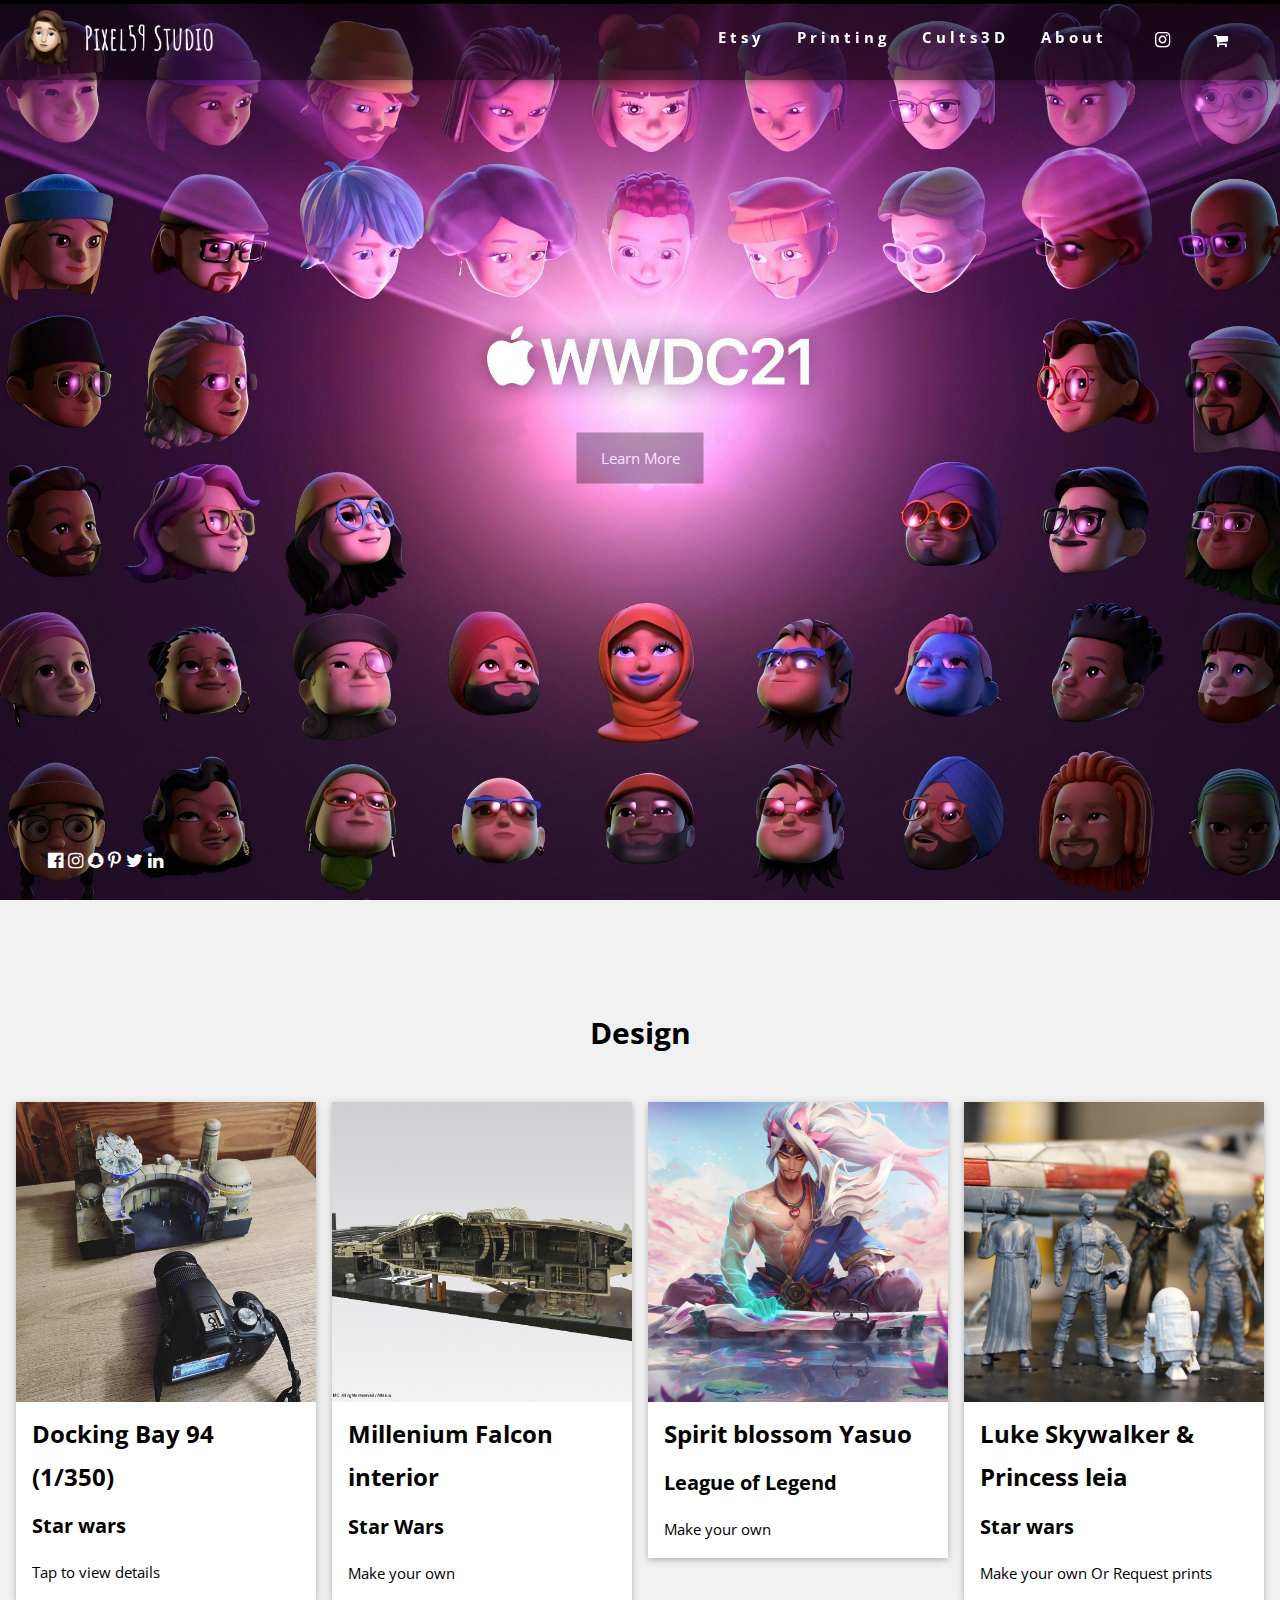
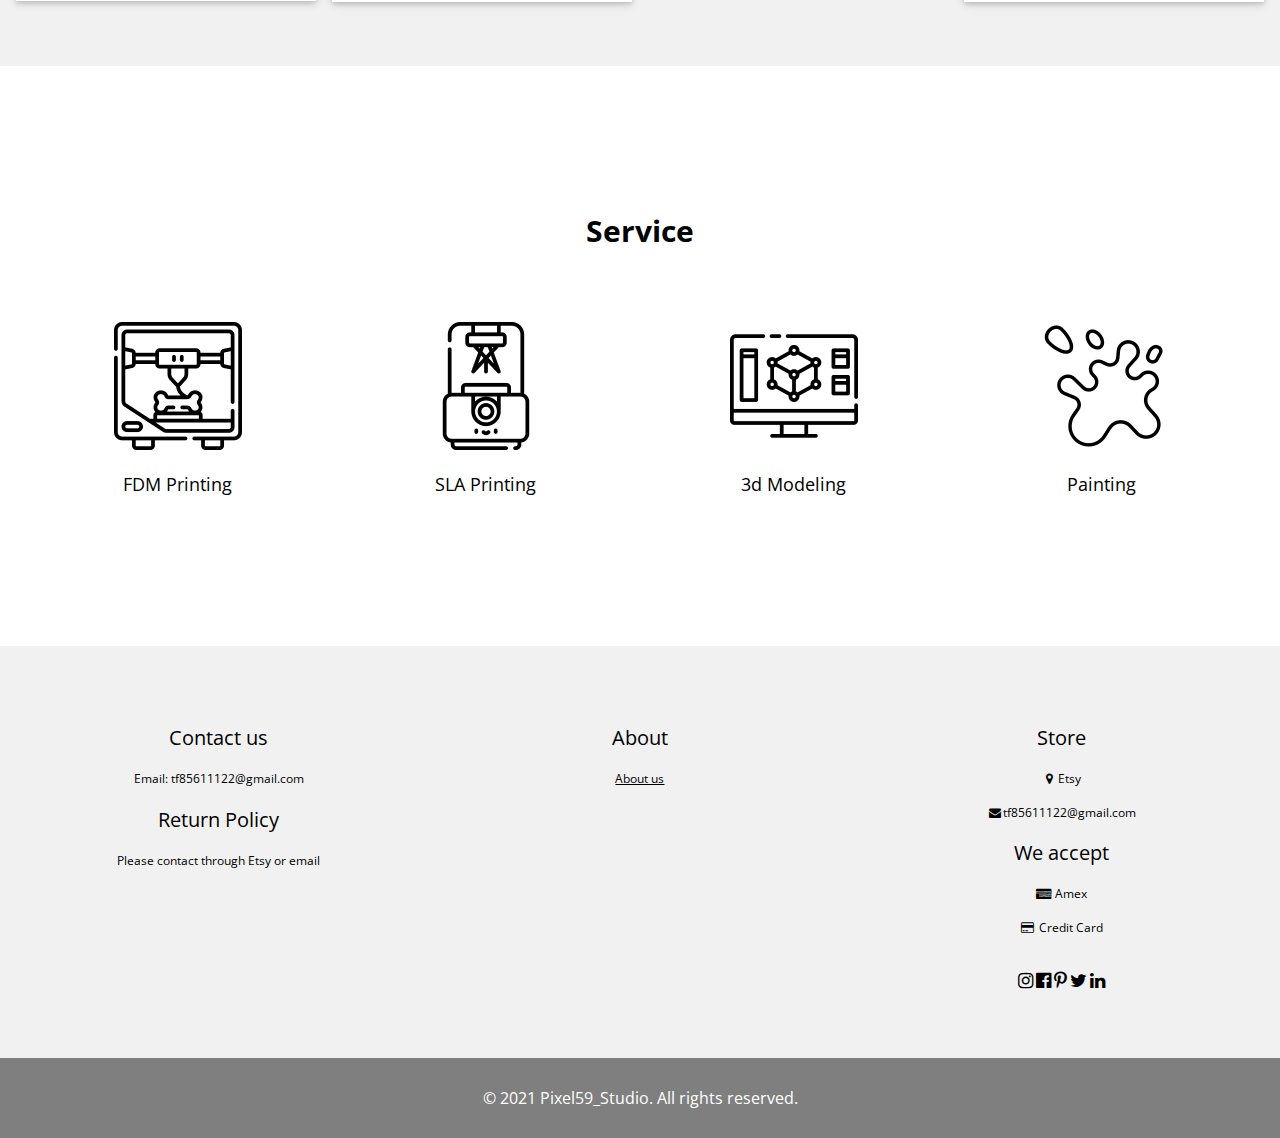
==== index.html @ 90280c55 "N/A" ====
<!DOCTYPE html>
<html>
<meta charset="UTF-8">
<meta name="viewport" content="width=device-width, initial-scale=1">
<link rel="stylesheet" href="Mainpage.css">
<link rel="stylesheet" href="https://cdnjs.cloudflare.com/ajax/libs/font-awesome/4.7.0/css/font-awesome.min.css">
<link href="https://fonts.googleapis.com/css2?family=Open+Sans&display=swap" rel="stylesheet">
<style>
  body, html {
  height: 100%;
  line-height: 1.8;
}

/* Full height image header */
.bgimg-1 {
  background-position: center;
  background-size: cover;
  background-image: url("images/poster/pg.jpg");
  min-height: 100%;
}
</style>
<head>
  <title>Pixel59_Studio</title>
  <link rel="shortcut icon" type="image/png" href="images/resin.png">
</head>
<body>

<!-- Navbar (sit on top) -->
<div class="w3-top">
  <div class="w3-bar w3-black w3-wide w3-padding w3-card w3-left">
    <img  href="#home"class="w3-image" src="images/LogoME2.PNG"  width="60" height="60" onclick="">
    <img  href="#home"class="w3-image" src="images/Logo2.png"  width="130" height="100" onclick="">
    <!--<a href="index.html" class="w3-button w3-hide-small"style="font-family:vestibulum font-size:medium"><b>Pixel59_Studio</b></a>-->
    <!-- Float links to the right. Hide them on small screens -->
    <p class="w3-right">
      <a href="https://www.instagram.com/pixel59studio/" target="_blank" class="fa fa-instagram w3-button w3-large"></a>
      <a href="https://www.etsy.com/shop/Pixel59Studio?listing_id=834943410&ref=related#items" target="_blank"  class="fa fa-shopping-cart w3-margin-right w3-button"></a>
    </p>
    <div class="w3-right w3-hide-medium w3-padding w3-hide-small">
      <!--<a href="#projects" class="w3-bar-item w3-button"><b>Projects</b></a> -->
      <a href="https://www.etsy.com/shop/Pixel59Studio?listing_id=834943410&ref=related#items" target="_blank" class="w3-bar-item w3-button"><b>Etsy</b></a>
      <a href="service.html" class="w3-bar-item w3-button"><b>Printing</b></a>
      <a href="https://cults3d.com/en/users/LinksFan/creations" target="_blank" class="w3-bar-item w3-button"><b>Cults3D</b></a>
      <a href="" class="w3-bar-item w3-button "><b>About</b></a>
    </div>
  </div>
</div>

<!-- Header with full-height image -->
<header class="bgimg-1 w3-display-container" id="home">
  <!--<div class="w3-display-left w3-text-white" style="padding:48px">
    <span class="w3-jumbo w3-hide-small">Pixel59Studio</span><br>
    <span class="w3-xxlarge w3-hide-large w3-hide-medium">Pixel59Studio</span><br>
    <span class="w3-large w3-hide-small">Learn more about us</span>
  </div> -->
  <div class="w3-display-middle w3-text-white" style="padding:48px">
    <p><a href="#about" class="w3-button w3-black w3-padding-large w3-margin-top w3-opacity w3-hover-opacity-off">Learn More</a></p>
  </div>
  <div class="w3-display-bottomleft w3-text-white w3-large" style="padding:24px 48px">
    <i class="fa fa-facebook-official w3-hover-opacity"></i>
    <i class="fa fa-instagram w3-hover-opacity"></i>
    <i class="fa fa-snapchat w3-hover-opacity"></i>
    <i class="fa fa-pinterest-p w3-hover-opacity"></i>
    <i class="fa fa-twitter w3-hover-opacity"></i>
    <i class="fa fa-linkedin w3-hover-opacity"></i>
  </div>
</header>

<!-- Page content -->
<div class="w3-row-padding w3-padding-64 w3-light-grey" id="work">
  <div class="w3-container w3-padding-32" id="projects">
    <h2 class=" w3-center"><b>Design</b></h2>
  </div>

  <div class="w3-quarter zoom">
  <div class="w3-card w3-white ">
    <a href="projects/tatooine/tatooine.html"><img src="images/projects/tatooine/1.jpg" style="width:100%" "></a>
    <div class="w3-container">
    <h3><b>Docking Bay 94 (1/350)</b></h3>
    <h4><b>Star wars</b></h4>
    <p>Tap to view details</p>
    </div>
    </div>
  </div>
  
  <div class="w3-quarter zoom">
  <div class="w3-card w3-white">
    <img src="images/projects/starwars/milleniumfalcon.jpg" alt="Lights" style="width:100%">
    <div class="w3-container">
    <h3><b>Millenium Falcon interior</b></h3>
    <h4><b>Star Wars</b></h4>
    <p>Make your own</p>
    </div>
    </div>
  </div>

  <div class="w3-quarter zoom">
    <div class="w3-card w3-white">
      <img src="images/projects/yauso/1.jpg" alt="Lights" style="width:100%">
      <div class="w3-container">
      <h3><b>Spirit blossom Yasuo</b></h3>
      <h4><b>League of Legend</b></h4>
      <p>Make your own</p>
      </div>
      </div>
    </div>
  
  <div class="w3-quarter zoom">
  <div class="w3-card w3-white">
    <img src="images/projects/starwars/1.jpg" alt="Mountains" style="width:100%">
    <div class="w3-container">
    <h3><b>Luke Skywalker & Princess leia</b></h3>
    <h4><b>Star wars</b></h4>
    <p>Make your own Or Request prints</p>
    </div>
    </div>
  </div>
  
  </div>

  <!-- About Section -->
  <div class="w3-container" style="padding:128px 16px" id="about">
    <h2 class="w3-center"><b>Service</b></h2>
    <div class="w3-row-padding w3-center" style="margin-top:64px">
      <div class="w3-quarter w3-container zoom">
        <img src="images/3D.png">
        <p class="w3-large">FDM Printing</p>
        <p></p>
      </div>
      <div class="w3-quarter w3-container zoom">
        <img src="images/resin.png">
        <p class="w3-large">SLA Printing</p>
        <p></p>
      </div>
      <div class="w3-quarter w3-container zoom">
        <img src="images/mod.png">
        <p class="w3-large">3d Modeling</p>
        <p></p>
      </div>
      <div class="w3-quarter w3-container zoom">
        <img src="images/paint.png">
        <p class="w3-large">Painting</p>
        <p></p>
      </div>
    </div>
  </div>
<!-- End page content -->
</div>

<!-- Footer -->
<footer class="w3-padding-64 w3-light-grey w3-small w3-center " id="footer">
    <div class="w3-row-padding ">
      <div class="w3-col s4" id="contact" >
        <h4>Contact us</h4>
        <p>Email: tf85611122@gmail.com</p>
        <h4>Return Policy</h4>
        <p>Please contact through Etsy or email</p>
      </div>

      <div class="w3-col s4">
        <h4>About</h4>
        <p><a href="aboutus.html">About us</a></p>
      </div>

      <div class="w3-col s4 ">
        <h4>Store</h4>
        <p><i class="fa fa-fw fa-map-marker"></i>Etsy</p>
        <p><i class="fa fa-fw fa-envelope"></i>tf85611122@gmail.com</p>
        <h4>We accept</h4>
        <p><i class="fa fa-fw fa-cc-amex"></i> Amex</p>
        <p><i class="fa fa-fw fa-credit-card"></i> Credit Card</p>
        <br>
        <i class="fa fa-instagram w3-hover-opacity w3-large"></i>
        <i class="fa fa-facebook-official w3-hover-opacity w3-large"></i>
        <!--<i class="fa fa-snapchat w3-hover-opacity w3-large"></i>-->
        <i class="fa fa-pinterest-p w3-hover-opacity w3-large"></i>
        <i class="fa fa-twitter w3-hover-opacity w3-large"></i>
        <i class="fa fa-linkedin w3-hover-opacity w3-large"></i>
      </div>
    </div>
  </footer>


<div class="w3-center w3-black w3-padding-16">
          <h6>
              © 2021 Pixel59_Studio. 
              All rights reserved. 
              </h6>      
</div>






<script>
    var slideIndex = 1;
    showSlides(slideIndex);
    
    function plusSlides(n) {
      showSlides(slideIndex += n);
    }
    
    function currentSlide(n) {
      showSlides(slideIndex = n);
    }
    
    function showSlides(n) {
      var i;
      var slides = document.getElementsByClassName("mySlides");
      var dots = document.getElementsByClassName("dot");
      if (n > slides.length) {slideIndex = 1}    
      if (n < 1) {slideIndex = slides.length}
      for (i = 0; i < slides.length; i++) {
          slides[i].style.display = "none";  
      }
      for (i = 0; i < dots.length; i++) {
          dots[i].className = dots[i].className.replace(" active", "");
      }
      slides[slideIndex-1].style.display = "block";  
      dots[slideIndex-1].className += " active";
    }
  /* Set the width of the side navigation to 250px and the left margin of the page content to 250px */
  function openNav() {
    document.getElementById("mySidenav").style.width = "250px";
    document.getElementById("main").style.marginLeft = "250px";
  }
  
  /* Set the width of the side navigation to 0 and the left margin of the page content to 0 */
  function closeNav() {
    document.getElementById("mySidenav").style.width = "0";
    document.getElementById("main").style.marginLeft = "0";
  }
  
  /*google Map*/
  </script>

</body>
</html>
---- Mainpage.css ----
html{box-sizing:border-box}*,*:before,*:after{box-sizing:inherit}
/* Extract from normalize.css by Nicolas Gallagher and Jonathan Neal git.io/normalize */
html{-ms-text-size-adjust:100%;-webkit-text-size-adjust:100%}body{margin:0}
article,aside,details,figcaption,figure,footer,header,main,menu,nav,section{display:block}summary{display:list-item}
audio,canvas,progress,video{display:inline-block}progress{vertical-align:baseline}
audio:not([controls]){display:none;height:0}[hidden],template{display:none}
a{background-color:transparent}a:active,a:hover{outline-width:0}
abbr[title]{border-bottom:none;text-decoration:underline;text-decoration:underline dotted;}
b,strong{font-weight:bolder}dfn{font-style:italic}mark{background:#ff0;color:#000}
small{font-size:80%}sub,sup{font-size:75%;line-height:0;position:relative;vertical-align:baseline}
sub{bottom:-0.25em}sup{top:-0.5em}figure{margin:1em 40px}img{border-style:none}
code,kbd,pre,samp{font-family:monospace,monospace;font-size:1em}hr{box-sizing:content-box;height:0;overflow:visible}
button,input,select,textarea,optgroup{font:inherit;margin:0}optgroup{font-weight:bold}
button,input{overflow:visible}button,select{text-transform:none}
button,[type=button],[type=reset],[type=submit]{-webkit-appearance:button}
button::-moz-focus-inner,[type=button]::-moz-focus-inner,[type=reset]::-moz-focus-inner,[type=submit]::-moz-focus-inner{border-style:none;padding:0}
button:-moz-focusring,[type=button]:-moz-focusring,[type=reset]:-moz-focusring,[type=submit]:-moz-focusring{outline:1px dotted ButtonText}
fieldset{border:1px solid #c0c0c0;margin:0 2px;padding:.35em .625em .75em}
legend{color:inherit;display:table;max-width:100%;padding:0;white-space:normal}textarea{overflow:auto}
[type=checkbox],[type=radio]{padding:0}
[type=number]::-webkit-inner-spin-button,[type=number]::-webkit-outer-spin-button{height:auto}
[type=search]{-webkit-appearance:textfield;outline-offset:-2px}
[type=search]::-webkit-search-decoration{-webkit-appearance:none}
::-webkit-file-upload-button{-webkit-appearance:button;font:inherit}
/* End extract */
html,body{font-family:Verdana,sans-serif;font-size:15px;line-height:1.5}html{overflow-x:hidden}
h1{font-size:36px}h2{font-size:30px}h3{font-size:24px}h4{font-size:20px}h5{font-size:18px}h6{font-size:16px}.w3-serif{font-family:serif}
h1,h2,h3,h4,h5,h6{font-family:"Segoe UI",Arial,sans-serif;font-weight:400;margin:10px 0}.w3-wide{letter-spacing:4px}
hr{border:0;border-top:1px solid #eee;margin:20px 0}
.w3-image{max-width:100%;height:auto}img{vertical-align:middle}a{color:inherit}
.w3-table,.w3-table-all{border-collapse:collapse;border-spacing:0;width:100%;display:table}.w3-table-all{border:1px solid #ccc}
.w3-bordered tr,.w3-table-all tr{border-bottom:1px solid #ddd}.w3-striped tbody tr:nth-child(even){background-color:#f1f1f1}
.w3-table-all tr:nth-child(odd){background-color:#fff}.w3-table-all tr:nth-child(even){background-color:#f1f1f1}
.w3-hoverable tbody tr:hover,.w3-ul.w3-hoverable li:hover{background-color:#ccc}.w3-centered tr th,.w3-centered tr td{text-align:center}
.w3-table td,.w3-table th,.w3-table-all td,.w3-table-all th{padding:8px 8px;display:table-cell;text-align:left;vertical-align:top}
.w3-table th:first-child,.w3-table td:first-child,.w3-table-all th:first-child,.w3-table-all td:first-child{padding-left:16px}
.w3-btn,.w3-button{border:none;display:inline-block;padding:8px 16px;vertical-align:middle;overflow:hidden;text-decoration:none;color:inherit;background-color:inherit;text-align:center;cursor:pointer;white-space:nowrap}
.w3-btn:hover{box-shadow:0 8px 16px 0 rgba(0,0,0,0.2),0 6px 20px 0 rgba(0,0,0,0.19)}
.w3-btn,.w3-button{-webkit-touch-callout:none;-webkit-user-select:none;-khtml-user-select:none;-moz-user-select:none;-ms-user-select:none;user-select:none}   
.w3-disabled,.w3-btn:disabled,.w3-button:disabled{cursor:not-allowed;opacity:0.3}.w3-disabled *,:disabled *{pointer-events:none}
.w3-btn.w3-disabled:hover,.w3-btn:disabled:hover{box-shadow:none}
.w3-badge,.w3-tag{background-color:#000;color:#fff;display:inline-block;padding-left:8px;padding-right:8px;text-align:center}.w3-badge{border-radius:50%}
.w3-ul{list-style-type:none;padding:0;margin:0}.w3-ul li{padding:8px 16px;border-bottom:1px solid #ddd}.w3-ul li:last-child{border-bottom:none}
.w3-tooltip,.w3-display-container{position:relative}.w3-tooltip .w3-text{display:none}.w3-tooltip:hover .w3-text{display:inline-block}
.w3-ripple:active{opacity:0.5}.w3-ripple{transition:opacity 0s}
.w3-input{padding:8px;display:block;border:none;border-bottom:1px solid #ccc;width:100%}
.w3-select{padding:9px 0;width:100%;border:none;border-bottom:1px solid #ccc}
.w3-dropdown-click,.w3-dropdown-hover{position:relative;display:inline-block;cursor:pointer}
.w3-dropdown-hover:hover .w3-dropdown-content{display:block}
.w3-dropdown-hover:first-child,.w3-dropdown-click:hover{background-color:#ccc;color:#000}
.w3-dropdown-hover:hover > .w3-button:first-child,.w3-dropdown-click:hover > .w3-button:first-child{background-color:#ccc;color:#000}
.w3-dropdown-content{cursor:auto;color:#000;background-color:#fff;display:none;position:absolute;min-width:160px;margin:0;padding:0;z-index:1}
.w3-check,.w3-radio{width:24px;height:24px;position:relative;top:6px}
.w3-sidebar{height:100%;width:200px;background-color:#fff;position:fixed!important;z-index:1;overflow:auto}
.w3-bar-block .w3-dropdown-hover,.w3-bar-block .w3-dropdown-click{width:100%}
.w3-bar-block .w3-dropdown-hover .w3-dropdown-content,.w3-bar-block .w3-dropdown-click .w3-dropdown-content{min-width:100%}
.w3-bar-block .w3-dropdown-hover .w3-button,.w3-bar-block .w3-dropdown-click .w3-button{width:100%;text-align:left;padding:8px 16px}
.w3-main,#main{transition:margin-left .4s}
.w3-modal{z-index:3;display:none;padding-top:100px;position:fixed;left:0;top:0;width:100%;height:100%;overflow:auto;background-color:rgb(0,0,0);background-color:rgba(0,0,0,0.4)}
.w3-modal-content{margin:auto;background-color:#fff;position:relative;padding:0;outline:0;width:600px}
.w3-bar{width:100%;overflow:hidden}.w3-center .w3-bar{display:inline-block;width:auto;}
.w3-bar .w3-bar-item{padding:8px 16px;float:left;width:auto;border:none;display:block;outline:0}
.w3-bar .w3-dropdown-hover,.w3-bar .w3-dropdown-click{position:static;float:left}
.w3-bar .w3-button{white-space:normal}
.w3-bar-block .w3-bar-item{width:100%;display:block;padding:8px 16px;text-align:left;border:none;white-space:normal;float:none;outline:0}
.w3-bar-block.w3-center .w3-bar-item{text-align:center}.w3-block{display:block;width:100%}
.w3-responsive{display:block;overflow-x:auto}
.w3-container:after,.w3-container:before,.w3-panel:after,.w3-panel:before,.w3-row:after,.w3-row:before,.w3-row-padding:after,.w3-row-padding:before,
.w3-cell-row:before,.w3-cell-row:after,.w3-clear:after,.w3-clear:before,.w3-bar:before,.w3-bar:after{content:"";display:table;clear:both}
.w3-col,.w3-half,.w3-third,.w3-twothird,.w3-threequarter,.w3-quarter{float:left;width:100%}
.w3-col.s1{width:8.33333%}.w3-col.s2{width:16.66666%}.w3-col.s3{width:24.99999%}.w3-col.s4{width:33.33333%}
.w3-col.s5{width:41.66666%}.w3-col.s6{width:49.99999%}.w3-col.s7{width:58.33333%}.w3-col.s8{width:66.66666%}
.w3-col.s9{width:74.99999%}.w3-col.s10{width:83.33333%}.w3-col.s11{width:91.66666%}.w3-col.s12{width:99.99999%}
@media (min-width:601px){.w3-col.m1{width:8.33333%}.w3-col.m2{width:16.66666%}.w3-col.m3,.w3-quarter{width:24.99999%}.w3-col.m4,.w3-third{width:33.33333%}
.w3-col.m5{width:41.66666%}.w3-col.m6,.w3-half{width:49.99999%}.w3-col.m7{width:58.33333%}.w3-col.m8,.w3-twothird{width:66.66666%}
.w3-col.m9,.w3-threequarter{width:74.99999%}.w3-col.m10{width:83.33333%}.w3-col.m11{width:91.66666%}.w3-col.m12{width:99.99999%}}
@media (min-width:993px){.w3-col.l1{width:8.33333%}.w3-col.l2{width:16.66666%}.w3-col.l3{width:24.99999%}.w3-col.l4{width:33.33333%}
.w3-col.l5{width:41.66666%}.w3-col.l6{width:49.99999%}.w3-col.l7{width:58.33333%}.w3-col.l8{width:66.66666%}
.w3-col.l9{width:74.99999%}.w3-col.l10{width:83.33333%}.w3-col.l11{width:91.66666%}.w3-col.l12{width:99.99999%}}
.w3-rest{overflow:hidden}.w3-stretch{margin-left:-16px;margin-right:-16px}
.w3-content,.w3-auto{margin-left:auto;margin-right:auto}.w3-content{max-width:980px}.w3-auto{max-width:1140px}
.w3-cell-row{display:table;width:100%}.w3-cell{display:table-cell}
.w3-cell-top{vertical-align:top}.w3-cell-middle{vertical-align:middle}.w3-cell-bottom{vertical-align:bottom}
.w3-hide{display:none!important}.w3-show-block,.w3-show{display:block!important}.w3-show-inline-block{display:inline-block!important}
@media (max-width:1205px){.w3-auto{max-width:95%}}
@media (max-width:600px){.w3-modal-content{margin:0 10px;width:auto!important}.w3-modal{padding-top:30px}
.w3-dropdown-hover.w3-mobile .w3-dropdown-content,.w3-dropdown-click.w3-mobile .w3-dropdown-content{position:relative}	
.w3-hide-small{display:none!important}.w3-mobile{display:block;width:100%!important}.w3-bar-item.w3-mobile,.w3-dropdown-hover.w3-mobile,.w3-dropdown-click.w3-mobile{text-align:center}
.w3-dropdown-hover.w3-mobile,.w3-dropdown-hover.w3-mobile .w3-btn,.w3-dropdown-hover.w3-mobile .w3-button,.w3-dropdown-click.w3-mobile,.w3-dropdown-click.w3-mobile .w3-btn,.w3-dropdown-click.w3-mobile .w3-button{width:100%}}
@media (max-width:768px){.w3-modal-content{width:500px}.w3-modal{padding-top:50px}}
@media (min-width:993px){.w3-modal-content{width:900px}.w3-hide-large{display:none!important}.w3-sidebar.w3-collapse{display:block!important}}
@media (max-width:992px) and (min-width:601px){.w3-hide-medium{display:none!important}}
@media (max-width:992px){.w3-sidebar.w3-collapse{display:none}.w3-main{margin-left:0!important;margin-right:0!important}.w3-auto{max-width:100%}}
.w3-top,.w3-bottom{position:fixed;width:100%;z-index:1}.w3-top{top:0}.w3-bottom{bottom:0}
.w3-overlay{position:fixed;display:none;width:100%;height:100%;top:0;left:0;right:0;bottom:0;background-color:rgba(0,0,0,0.5);z-index:2}
.w3-display-topleft{position:absolute;left:0;top:0}.w3-display-topright{position:absolute;right:0;top:0}
.w3-display-bottomleft{position:absolute;left:0;bottom:0}.w3-display-bottomright{position:absolute;right:0;bottom:0}
.w3-display-middle{position:absolute;top:50%;left:50%;transform:translate(-50%,-50%);-ms-transform:translate(-50%,-50%)}
.w3-display-left{position:absolute;top:50%;left:0%;transform:translate(0%,-50%);-ms-transform:translate(-0%,-50%)}
.w3-display-right{position:absolute;top:50%;right:0%;transform:translate(0%,-50%);-ms-transform:translate(0%,-50%)}
.w3-display-topmiddle{position:absolute;left:50%;top:0;transform:translate(-50%,0%);-ms-transform:translate(-50%,0%)}
.w3-display-bottommiddle{position:absolute;left:50%;bottom:0;transform:translate(-50%,0%);-ms-transform:translate(-50%,0%)}
.w3-display-container:hover .w3-display-hover{display:block}.w3-display-container:hover span.w3-display-hover{display:inline-block}.w3-display-hover{display:none}
.w3-display-position{position:absolute}
.w3-circle{border-radius:50%}
.w3-round-small{border-radius:2px}.w3-round,.w3-round-medium{border-radius:4px}.w3-round-large{border-radius:8px}.w3-round-xlarge{border-radius:16px}.w3-round-xxlarge{border-radius:32px}
.w3-row-padding,.w3-row-padding>.w3-half,.w3-row-padding>.w3-third,.w3-row-padding>.w3-twothird,.w3-row-padding>.w3-threequarter,.w3-row-padding>.w3-quarter,.w3-row-padding>.w3-col{padding:0 8px}
.w3-container,.w3-panel{padding:0.01em 16px}.w3-panel{margin-top:16px;margin-bottom:16px}
.w3-code,.w3-codespan{font-family:Consolas,"courier new";font-size:16px}
.w3-code{width:auto;background-color:#fff;padding:8px 12px;border-left:4px solid #4CAF50;word-wrap:break-word}
.w3-codespan{color:crimson;background-color:#f1f1f1;padding-left:4px;padding-right:4px;font-size:110%}
.w3-card,.w3-card-2{box-shadow:0 2px 5px 0 rgba(0,0,0,0.16),0 2px 10px 0 rgba(0,0,0,0.12)}
.w3-card-4,.w3-hover-shadow:hover{box-shadow:0 4px 10px 0 rgba(0,0,0,0.2),0 4px 20px 0 rgba(0,0,0,0.19)}
.w3-spin{animation:w3-spin 2s infinite linear}@keyframes w3-spin{0%{transform:rotate(0deg)}100%{transform:rotate(359deg)}}
.w3-animate-fading{animation:fading 10s infinite}@keyframes fading{0%{opacity:0}50%{opacity:1}100%{opacity:0}}
.w3-animate-opacity{animation:opac 0.8s}@keyframes opac{from{opacity:0} to{opacity:1}}
.w3-animate-top{position:relative;animation:animatetop 0.4s}@keyframes animatetop{from{top:-300px;opacity:0} to{top:0;opacity:1}}
.w3-animate-left{position:relative;animation:animateleft 0.4s}@keyframes animateleft{from{left:-300px;opacity:0} to{left:0;opacity:1}}
.w3-animate-right{position:relative;animation:animateright 0.4s}@keyframes animateright{from{right:-300px;opacity:0} to{right:0;opacity:1}}
.w3-animate-bottom{position:relative;animation:animatebottom 0.4s}@keyframes animatebottom{from{bottom:-300px;opacity:0} to{bottom:0;opacity:1}}
.w3-animate-zoom {animation:animatezoom 0.6s}@keyframes animatezoom{from{transform:scale(0)} to{transform:scale(1)}}
.w3-animate-input{transition:width 0.4s ease-in-out}.w3-animate-input:focus{width:100%!important}
.w3-opacity,.w3-hover-opacity:hover{opacity:0.60}.w3-opacity-off,.w3-hover-opacity-off:hover{background-color:rgba(0,0,0,0.5)}
.w3-opacity-max{opacity:0.25}.w3-opacity-min{opacity:0.75}
.w3-greyscale-max,.w3-grayscale-max,.w3-hover-greyscale:hover,.w3-hover-grayscale:hover{filter:grayscale(100%)}
.w3-greyscale,.w3-grayscale{filter:grayscale(75%)}.w3-greyscale-min,.w3-grayscale-min{filter:grayscale(50%)}
.w3-sepia{filter:sepia(75%)}.w3-sepia-max,.w3-hover-sepia:hover{filter:sepia(100%)}.w3-sepia-min{filter:sepia(50%)}
.w3-tiny{font-size:10px!important}.w3-small{font-size:12px!important}.w3-medium{font-size:15px!important}.w3-large{font-size:18px!important}
.w3-xlarge{font-size:24px!important}.w3-xxlarge{font-size:36px!important}.w3-xxxlarge{font-size:48px!important}.w3-jumbo{font-size:64px!important}
.w3-left-align{text-align:left!important}.w3-right-align{text-align:right!important}.w3-justify{text-align:justify!important}.w3-center{text-align:center!important}
.w3-border-0{border:0!important}.w3-border{border:1px solid #ccc!important}
.w3-border-top{border-top:1px solid #ccc!important}.w3-border-bottom{border-bottom:1px solid #ccc!important}
.w3-border-left{border-left:1px solid #ccc!important}.w3-border-right{border-right:1px solid #ccc!important}
.w3-topbar{border-top:6px solid #ccc!important}.w3-bottombar{border-bottom:6px solid #ccc!important}
.w3-leftbar{border-left:6px solid #ccc!important}.w3-rightbar{border-right:6px solid #ccc!important}
.w3-section,.w3-code{margin-top:16px!important;margin-bottom:16px!important}
.w3-margin{margin:16px!important}.w3-margin-top{margin-top:16px!important}.w3-margin-bottom{margin-bottom:16px!important}
.w3-margin-left{margin-left:16px!important}.w3-margin-right{margin-right:16px!important}
.w3-padding-small{padding:4px 8px!important}.w3-padding{padding:8px 16px!important}.w3-padding-large{padding:12px 24px!important}
.w3-padding-16{padding-top:16px!important;padding-bottom:16px!important}.w3-padding-24{padding-top:24px!important;padding-bottom:24px!important}
.w3-padding-32{padding-top:32px!important;padding-bottom:32px!important}.w3-padding-48{padding-top:48px!important;padding-bottom:48px!important}
.w3-padding-64{padding-top:64px!important;padding-bottom:64px!important}
.w3-left{float:left!important}.w3-right{float:right!important}
.w3-button:hover{color:#000!important;background-color:#ccc!important}
.w3-transparent,.w3-hover-none:hover{background-color:transparent!important}
.w3-hover-none:hover{box-shadow:none!important}
/* Colors */
.w3-amber,.w3-hover-amber:hover{color:#000!important;background-color:#ffc107!important}
.w3-aqua,.w3-hover-aqua:hover{color:#000!important;background-color:#00ffff!important}
.w3-blue,.w3-hover-blue:hover{color:#fff!important;background-color:#2196F3!important}
.w3-light-blue,.w3-hover-light-blue:hover{color:#000!important;background-color:#87CEEB!important}
.w3-brown,.w3-hover-brown:hover{color:#fff!important;background-color:#795548!important}
.w3-cyan,.w3-hover-cyan:hover{color:#000!important;background-color:#00bcd4!important}
.w3-blue-grey,.w3-hover-blue-grey:hover,.w3-blue-gray,.w3-hover-blue-gray:hover{color:#fff!important;background-color:#607d8b!important}
.w3-green,.w3-hover-green:hover{color:#fff!important;background-color:#4CAF50!important}
.w3-light-green,.w3-hover-light-green:hover{color:#000!important;background-color:#8bc34a!important}
.w3-indigo,.w3-hover-indigo:hover{color:#fff!important;background-color:#3f51b5!important}
.w3-khaki,.w3-hover-khaki:hover{color:#000!important;background-color:#f0e68c!important}
.w3-lime,.w3-hover-lime:hover{color:#000!important;background-color:#cddc39!important}
.w3-orange,.w3-hover-orange:hover{color:#000!important;background-color:#ff9800!important}
.w3-deep-orange,.w3-hover-deep-orange:hover{color:#fff!important;background-color:#ff5722!important}
.w3-pink,.w3-hover-pink:hover{color:#fff!important;background-color:#e91e63!important}
.w3-purple,.w3-hover-purple:hover{color:#fff!important;background-color:#9c27b0!important}
.w3-deep-purple,.w3-hover-deep-purple:hover{color:#fff!important;background-color:#673ab7!important}
.w3-red,.w3-hover-red:hover{color:#fff!important;background-color:#f44336!important}
.w3-sand,.w3-hover-sand:hover{color:#000!important;background-color:#fdf5e6!important}
.w3-teal,.w3-hover-teal:hover{color:#fff!important;background-color:#009688!important}
.w3-yellow,.w3-hover-yellow:hover{color:#000!important;background-color:#ffeb3b!important}
.w3-white,.w3-hover-white:hover{color:#000!important;background-color:#fff!important}
.w3-black,.w3-hover-black:hover{color:#fff!important;background-color:rgba(0,0,0,.5)!important;}
.w3-grey,.w3-hover-grey:hover,.w3-gray,.w3-hover-gray:hover{color:#000!important;background-color:#9e9e9e!important}
.w3-light-grey,.w3-hover-light-grey:hover,.w3-light-gray,.w3-hover-light-gray:hover{color:#000!important;background-color:#f1f1f1!important}
.w3-dark-grey,.w3-hover-dark-grey:hover,.w3-dark-gray,.w3-hover-dark-gray:hover{color:#fff!important;background-color:#616161!important}
.w3-pale-red,.w3-hover-pale-red:hover{color:#000!important;background-color:#ffdddd!important}
.w3-pale-green,.w3-hover-pale-green:hover{color:#000!important;background-color:#ddffdd!important}
.w3-pale-yellow,.w3-hover-pale-yellow:hover{color:#000!important;background-color:#ffffcc!important}
.w3-pale-blue,.w3-hover-pale-blue:hover{color:#000!important;background-color:#ddffff!important}
.w3-text-amber,.w3-hover-text-amber:hover{color:#ffc107!important}
.w3-text-aqua,.w3-hover-text-aqua:hover{color:#00ffff!important}
.w3-text-blue,.w3-hover-text-blue:hover{color:#2196F3!important}
.w3-text-light-blue,.w3-hover-text-light-blue:hover{color:#87CEEB!important}
.w3-text-brown,.w3-hover-text-brown:hover{color:#795548!important}
.w3-text-cyan,.w3-hover-text-cyan:hover{color:#00bcd4!important}
.w3-text-blue-grey,.w3-hover-text-blue-grey:hover,.w3-text-blue-gray,.w3-hover-text-blue-gray:hover{color:#607d8b!important}
.w3-text-green,.w3-hover-text-green:hover{color:#4CAF50!important}
.w3-text-light-green,.w3-hover-text-light-green:hover{color:#8bc34a!important}
.w3-text-indigo,.w3-hover-text-indigo:hover{color:#3f51b5!important}
.w3-text-khaki,.w3-hover-text-khaki:hover{color:#b4aa50!important}
.w3-text-lime,.w3-hover-text-lime:hover{color:#cddc39!important}
.w3-text-orange,.w3-hover-text-orange:hover{color:#ff9800!important}
.w3-text-deep-orange,.w3-hover-text-deep-orange:hover{color:#ff5722!important}
.w3-text-pink,.w3-hover-text-pink:hover{color:#e91e63!important}
.w3-text-purple,.w3-hover-text-purple:hover{color:#9c27b0!important}
.w3-text-deep-purple,.w3-hover-text-deep-purple:hover{color:#673ab7!important}
.w3-text-red,.w3-hover-text-red:hover{color:#f44336!important}
.w3-text-sand,.w3-hover-text-sand:hover{color:#fdf5e6!important}
.w3-text-teal,.w3-hover-text-teal:hover{color:#009688!important}
.w3-text-yellow,.w3-hover-text-yellow:hover{color:#d2be0e!important}
.w3-text-white,.w3-hover-text-white:hover{color:#fff!important}
.w3-text-black,.w3-hover-text-black:hover{color:#000!important}
.w3-text-grey,.w3-hover-text-grey:hover,.w3-text-gray,.w3-hover-text-gray:hover{color:#757575!important}
.w3-text-light-grey,.w3-hover-text-light-grey:hover,.w3-text-light-gray,.w3-hover-text-light-gray:hover{color:#f1f1f1!important}
.w3-text-dark-grey,.w3-hover-text-dark-grey:hover,.w3-text-dark-gray,.w3-hover-text-dark-gray:hover{color:#3a3a3a!important}
.w3-border-amber,.w3-hover-border-amber:hover{border-color:#ffc107!important}
.w3-border-aqua,.w3-hover-border-aqua:hover{border-color:#00ffff!important}
.w3-border-blue,.w3-hover-border-blue:hover{border-color:#2196F3!important}
.w3-border-light-blue,.w3-hover-border-light-blue:hover{border-color:#87CEEB!important}
.w3-border-brown,.w3-hover-border-brown:hover{border-color:#795548!important}
.w3-border-cyan,.w3-hover-border-cyan:hover{border-color:#00bcd4!important}
.w3-border-blue-grey,.w3-hover-border-blue-grey:hover,.w3-border-blue-gray,.w3-hover-border-blue-gray:hover{border-color:#607d8b!important}
.w3-border-green,.w3-hover-border-green:hover{border-color:#4CAF50!important}
.w3-border-light-green,.w3-hover-border-light-green:hover{border-color:#8bc34a!important}
.w3-border-indigo,.w3-hover-border-indigo:hover{border-color:#3f51b5!important}
.w3-border-khaki,.w3-hover-border-khaki:hover{border-color:#f0e68c!important}
.w3-border-lime,.w3-hover-border-lime:hover{border-color:#cddc39!important}
.w3-border-orange,.w3-hover-border-orange:hover{border-color:#ff9800!important}
.w3-border-deep-orange,.w3-hover-border-deep-orange:hover{border-color:#ff5722!important}
.w3-border-pink,.w3-hover-border-pink:hover{border-color:#e91e63!important}
.w3-border-purple,.w3-hover-border-purple:hover{border-color:#9c27b0!important}
.w3-border-deep-purple,.w3-hover-border-deep-purple:hover{border-color:#673ab7!important}
.w3-border-red,.w3-hover-border-red:hover{border-color:#f44336!important}
.w3-border-sand,.w3-hover-border-sand:hover{border-color:#fdf5e6!important}
.w3-border-teal,.w3-hover-border-teal:hover{border-color:#009688!important}
.w3-border-yellow,.w3-hover-border-yellow:hover{border-color:#ffeb3b!important}
.w3-border-white,.w3-hover-border-white:hover{border-color:#fff!important}
.w3-border-black,.w3-hover-border-black:hover{border-color:#000!important}
.w3-border-grey,.w3-hover-border-grey:hover,.w3-border-gray,.w3-hover-border-gray:hover{border-color:#9e9e9e!important}
.w3-border-light-grey,.w3-hover-border-light-grey:hover,.w3-border-light-gray,.w3-hover-border-light-gray:hover{border-color:#f1f1f1!important}
.w3-border-dark-grey,.w3-hover-border-dark-grey:hover,.w3-border-dark-gray,.w3-hover-border-dark-gray:hover{border-color:#616161!important}
.w3-border-pale-red,.w3-hover-border-pale-red:hover{border-color:#ffe7e7!important}.w3-border-pale-green,.w3-hover-border-pale-green:hover{border-color:#e7ffe7!important}
.w3-border-pale-yellow,.w3-hover-border-pale-yellow:hover{border-color:#ffffcc!important}.w3-border-pale-blue,.w3-hover-border-pale-blue:hover{border-color:#e7ffff!important}
.w3-line{text-decoration:line-through}
.w3-button-left{border:none;display:inline-block;padding:8px 16px;vertical-align:middle;overflow:hidden;text-decoration:none;color:inherit;background-color:inherit;text-align:left;cursor:pointer;white-space:nowrap}
.w3-text-align{text-align:left}
.w3-blocktext{
  margin-left: auto;
  margin-right: auto;
  width: 500px }

* {box-sizing: border-box}
body {font-family: Verdana, sans-serif; margin:0}
.mySlides {display: none}
img {vertical-align: middle;}

/* Slideshow container */
.slideshow-container {
  max-width: 1500px;
  position: relative;
  margin: auto;
}

/* Next & previous buttons */
.prev, .next {
  cursor: pointer;
  position: absolute;
  top: 50%;
  width: auto;
  padding: 16px;
  margin-top: -22px;
  color: white;
  font-weight: bold;
  font-size: 18px;
  transition: 0.6s ease;
  border-radius: 0 3px 3px 0;
  user-select: none;
}

/* Position the "next button" to the right */
.next {
  right: 0;
  border-radius: 3px 0 0 3px;
}

/* On hover, add a black background color with a little bit see-through */
.prev:hover, .next:hover {
  background-color: rgba(0,0,0,0.8);
}

/* Caption text */
.text {
  color: #f2f2f2;
  font-size: 15px;
  padding: 8px 12px;
  position: absolute;
  bottom: 8px;
  width: 100%;
  text-align: center;
}

/* Number text (1/3 etc) */
.numbertext {
  color: #f2f2f2;
  font-size: 12px;
  padding: 8px 12px;
  position: absolute;
  top: 0;
}

/* The dots/bullets/indicators */
.dot {
  cursor: pointer;
  height: 15px;
  width: 15px;
  margin: 0 2px;
  background-color: #bbb;
  border-radius: 50%;
  display: inline-block;
  transition: background-color 0.6s ease;
}

.active, .dot:hover {
  background-color: #717171;
}

/* Fading animation */
.fade {
  -webkit-animation-name: fade;
  -webkit-animation-duration: 1.5s;
  animation-name: fade;
  animation-duration: 1.5s;
}

@-webkit-keyframes fade {
  from {opacity: .4} 
  to {opacity: 1}
}

@keyframes fade {
  from {opacity: .4} 
  to {opacity: 1}
}

/* On smaller screens, decrease text size */
@media only screen and (max-width: 300px) {
  .prev, .next,.text {font-size: 11px}
}

/*Drop down Menu*/
.navbar {
  overflow: hidden;
  background-color: white;
}

.navbar a {
  float: left;
  font-size: 16px;
  color: white;
  text-align: center;
  padding: 14px 16px;
  text-decoration: none;
}

.dropdown {
  float: right;
  overflow: hidden;
}

.dropdown .dropbtn {
  font-size: 16px;  
  border: none;
  outline: none;
  color: black;
  padding: 14px 16px;
  background-color: inherit;
  font-family: inherit;
  margin: -10px;
}

.navbar a:hover, .dropdown:hover .dropbtn {
  background-color:rgba(0,0,0,0.19);
}

.dropdown-content {
  display: none;
  position: absolute;
  background-color: #f9f9f9;
  min-width: 160px;
  box-shadow: 0px 8px 16px 0px rgba(0,0,0,0.2);
  z-index: 1;
  right:0;
}

.dropdown-content a {
  float: none;
  color: black;
  padding: 12px 16px;
  text-decoration: none;
  display: block;
  text-align: left;
}

.dropdown-content a:hover {
  background-color: #ddd;
}

.dropdown:hover .dropdown-content {
  display: block;
}

/*side Navbar*/

.sidenav {
  height: 100%;
  width: 0;
  position: fixed;
  z-index: 1;
  top: 0;
  left: 0;
  background-color:white;
  overflow-x: hidden;
  transition: 0.5s;
  padding-top: 60px;
}

.sidenav a {
  padding: 8px 8px 8px 32px;
  text-decoration: none;
  font-size: 25px;
  color: black;
  display: block;
  transition: 0.3s;
}

.sidenav a:hover {
  color: #f1f1f1;
}

.sidenav .closebtn {
  position: absolute;
  top: 0;
  right: 25px;
  font-size: 36px;
  margin-left: 50px;
}

.zoom {
  transition: transform .2s; /* Animation */
  margin: 0 auto;
}

.zoom:hover {
  transform: scale(1.1); /* (150% zoom - Note: if the zoom is too large, it will go outside of the viewport) */
}


body,h1,h2,h3,h4,h5,h6 {font-family: "Open Sans", sans-serif}
  
body, html {
  height: 100%;
  line-height: 1.8;
}

.navbar
{
  background-color: black ;
}
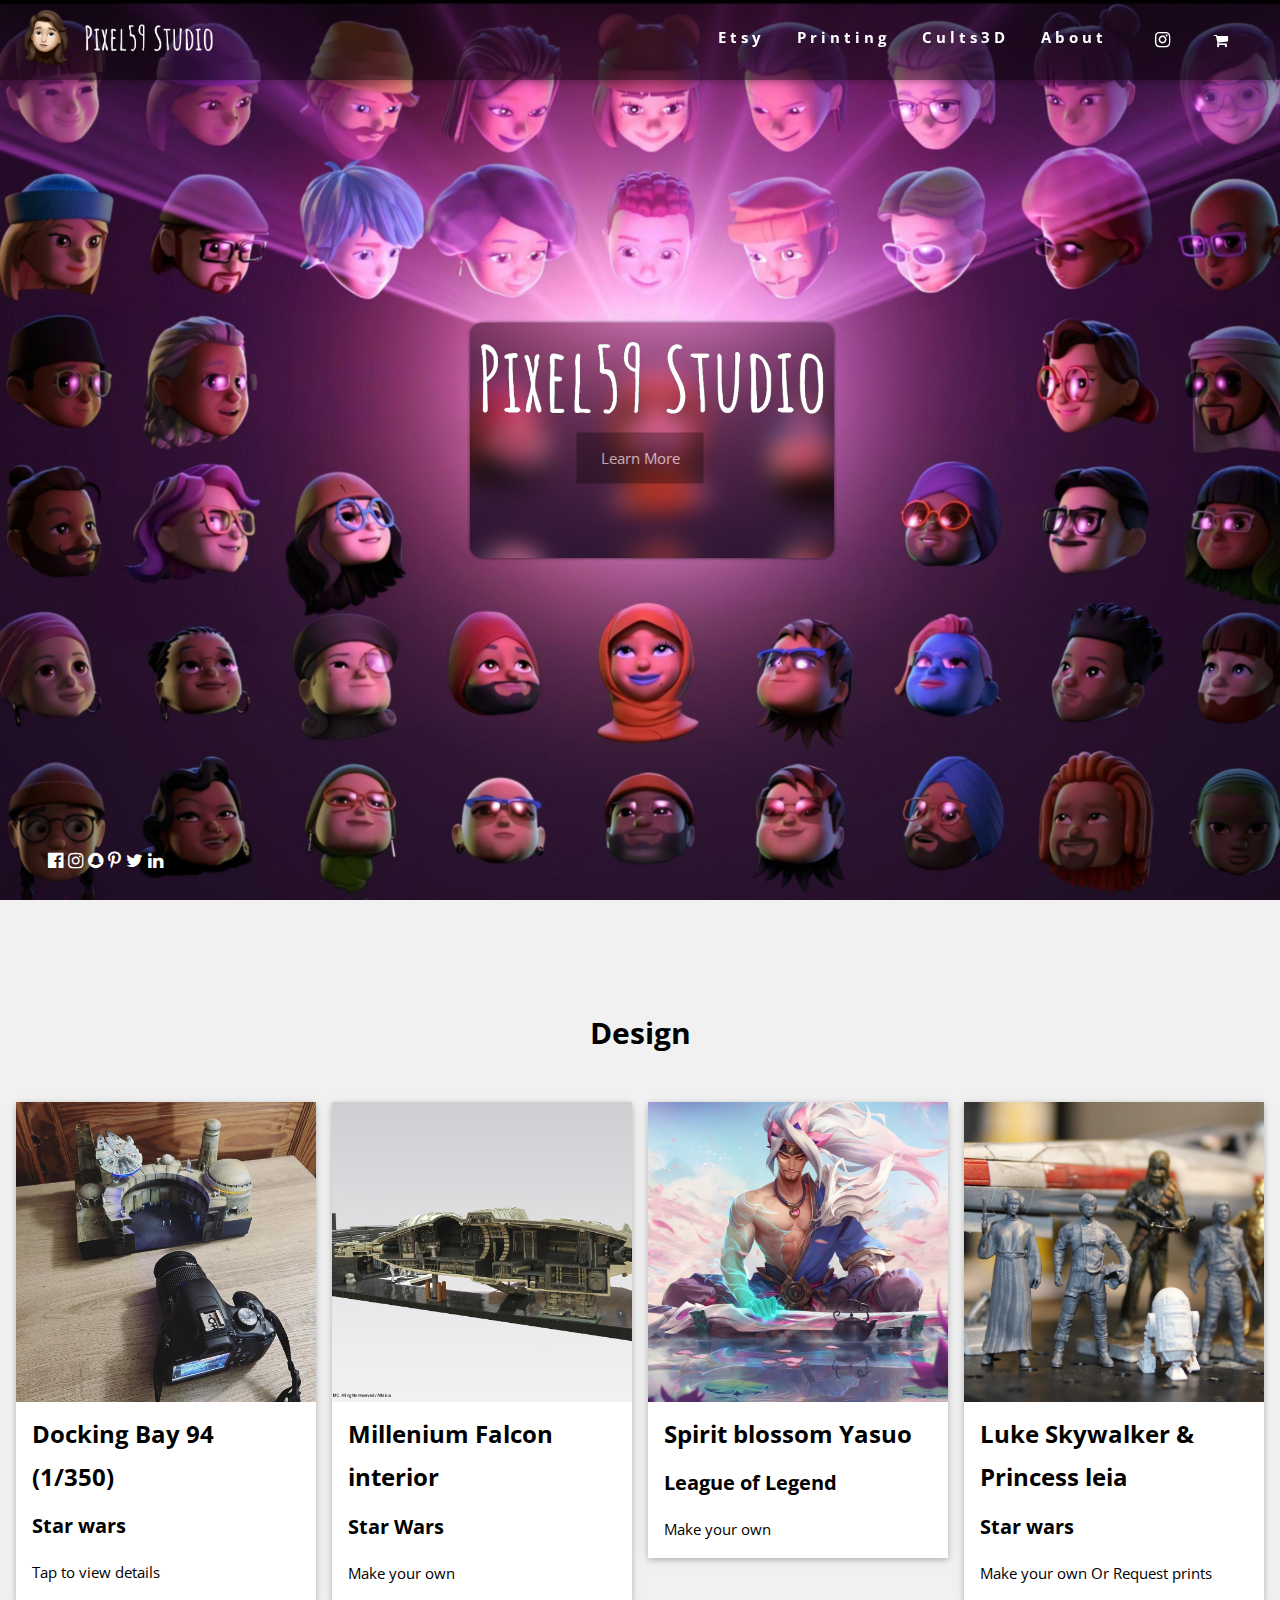
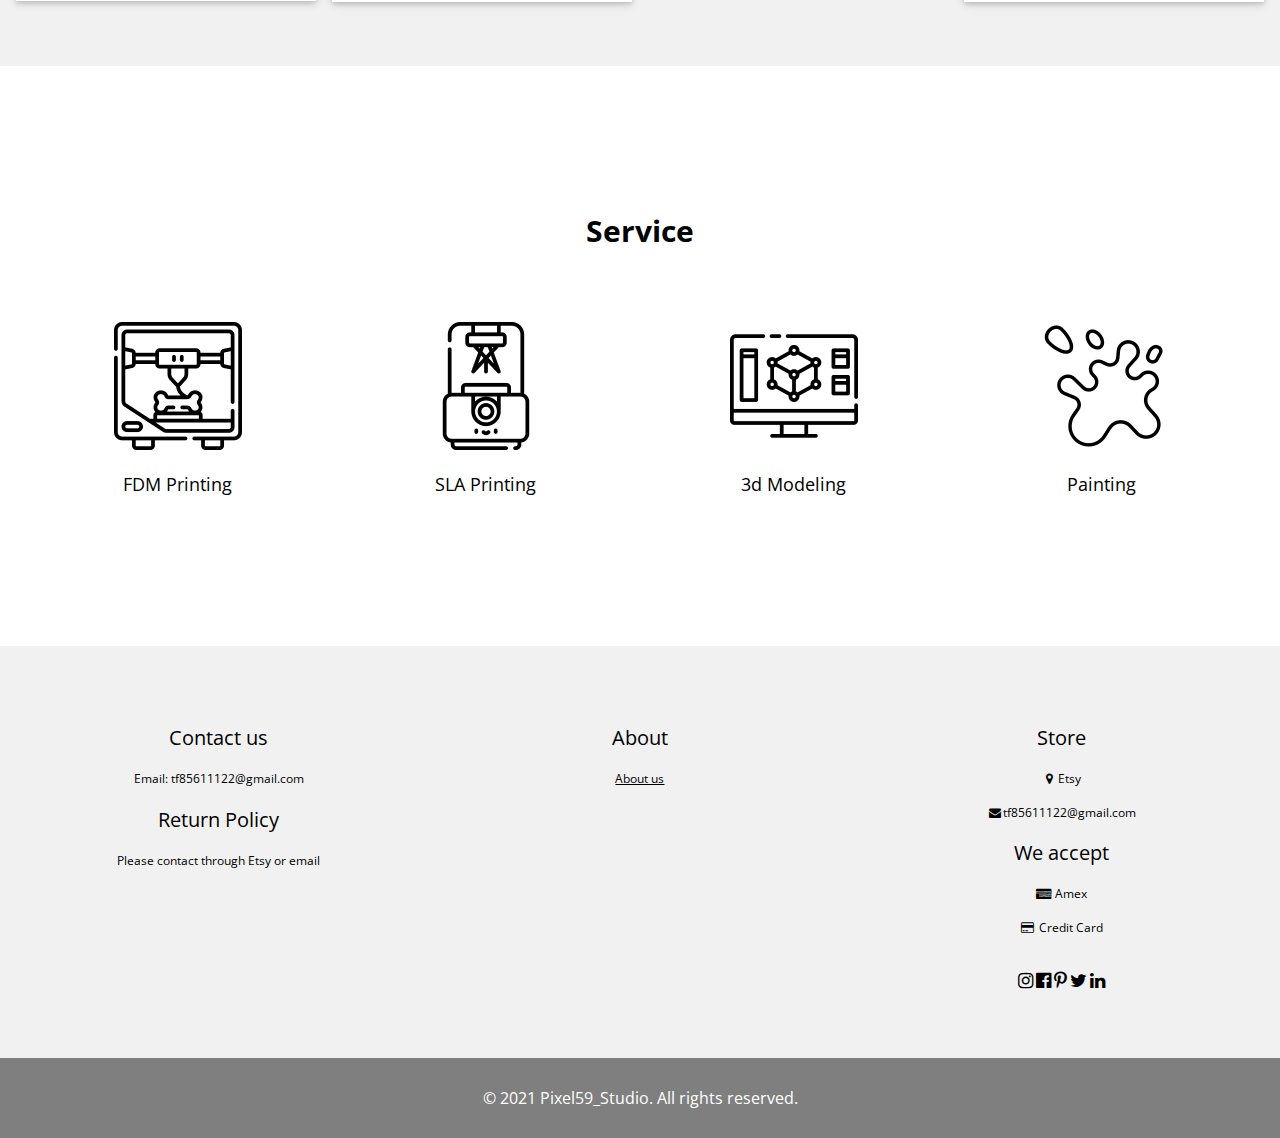
==== commit 7cae7266: "N/A" ====
--- a/index.html
+++ b/index.html
@@ -15,7 +15,7 @@
 .bgimg-1 {
   background-position: center;
   background-size: cover;
-  background-image: url("images/poster/pg.jpg");
+  background-image: url("images/poster/pg.png");
   min-height: 100%;
 }
 </style>
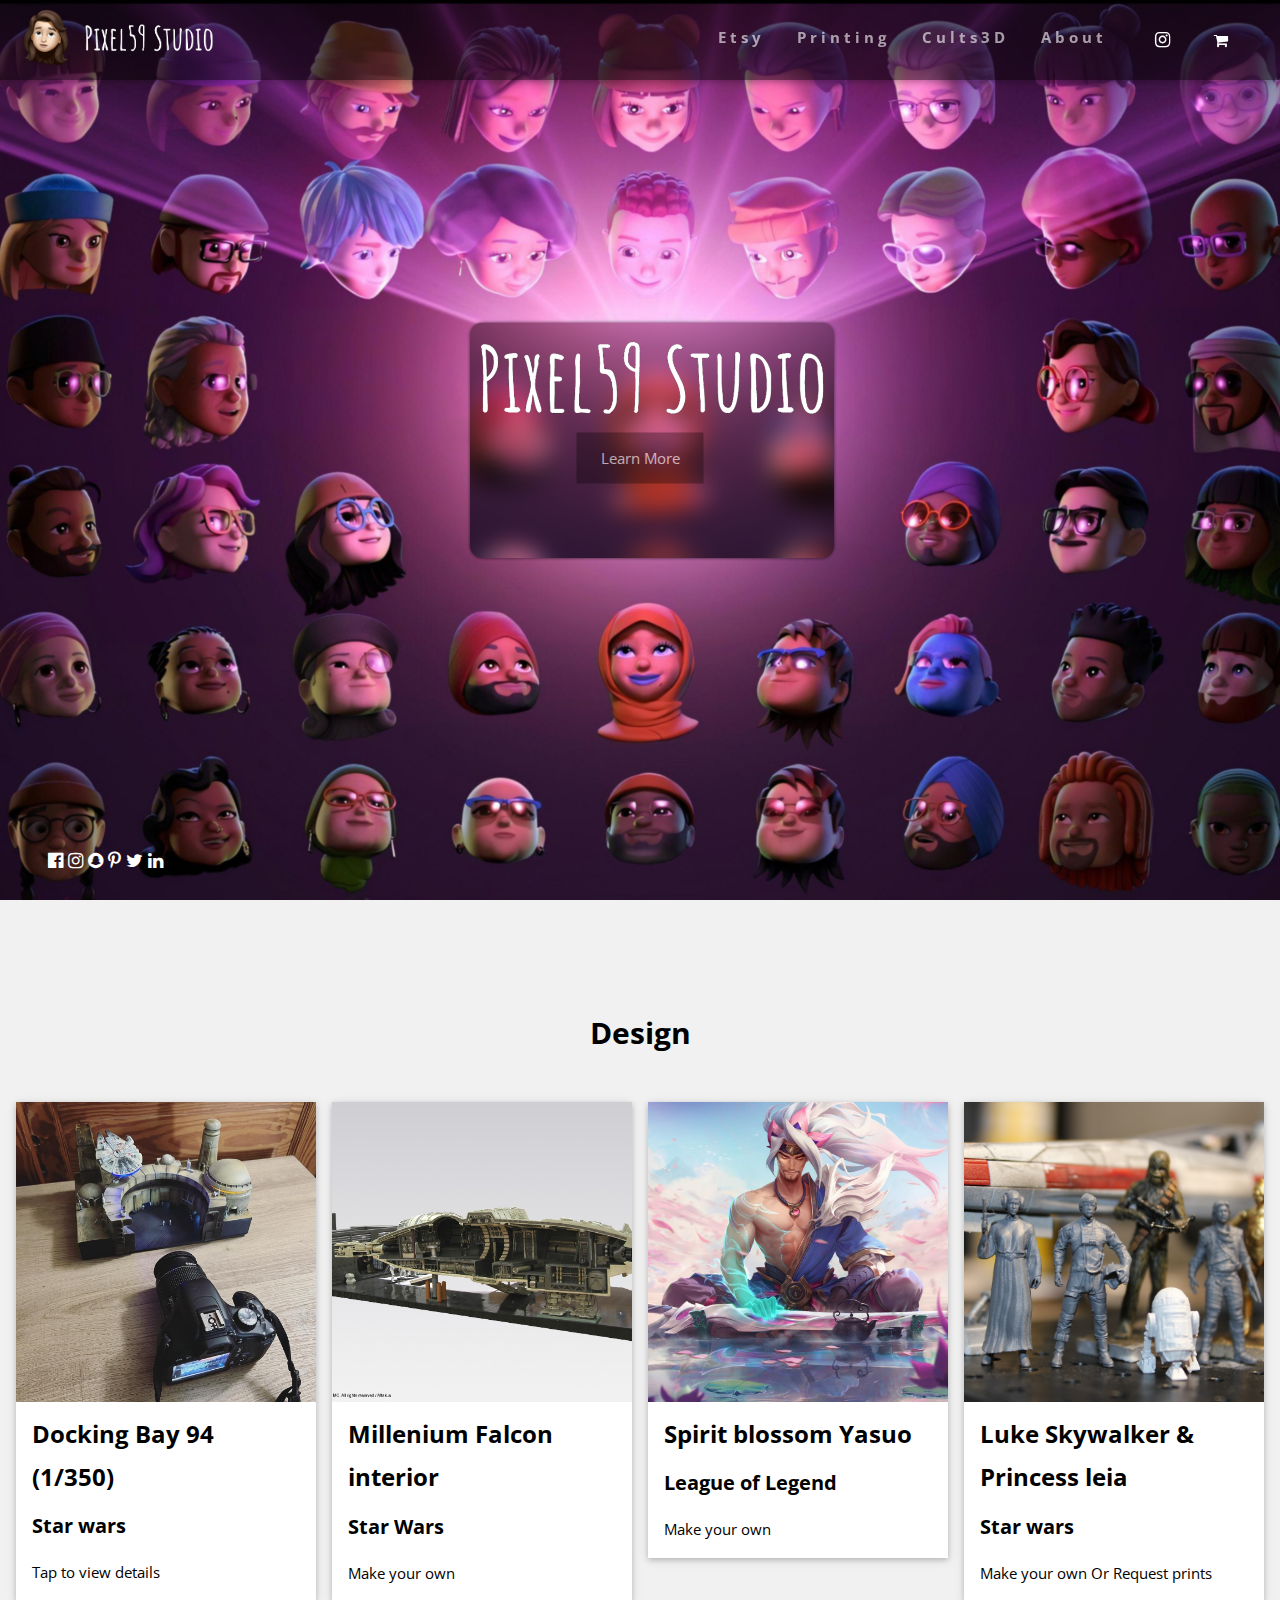
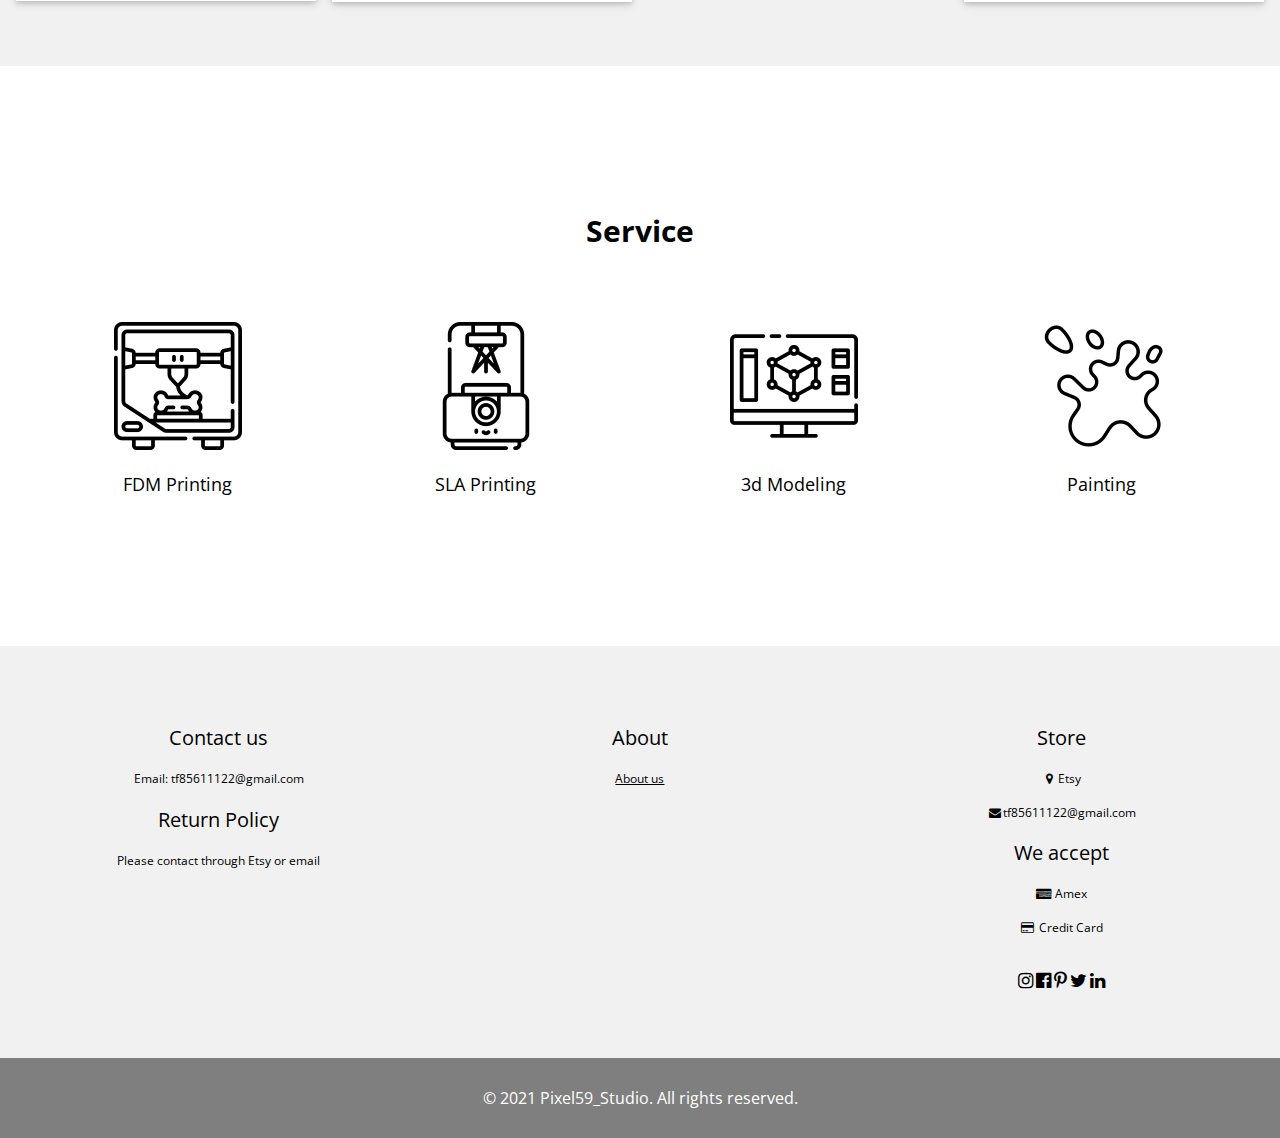
==== commit 7def38a9: "N/A" ====
--- a/index.html
+++ b/index.html
@@ -29,19 +29,19 @@
 <div class="w3-top">
   <div class="w3-bar w3-black w3-wide w3-padding w3-card w3-left">
     <img  href="#home"class="w3-image" src="images/LogoME2.PNG"  width="60" height="60" onclick="">
-    <img  href="#home"class="w3-image" src="images/Logo2.png"  width="130" height="100" onclick="">
+    <a href="../../index.html"><img class="w3-image" src="images/Logo2.png" width="130" height="100"></a>
     <!--<a href="index.html" class="w3-button w3-hide-small"style="font-family:vestibulum font-size:medium"><b>Pixel59_Studio</b></a>-->
     <!-- Float links to the right. Hide them on small screens -->
     <p class="w3-right">
-      <a href="https://www.instagram.com/pixel59studio/" target="_blank" class="fa fa-instagram w3-button w3-large"></a>
+      <a href="https://www.instagram.com/pixel59studio/" target="_blank" class="fa fa-instagram w3-button w3-large "></a>
       <a href="https://www.etsy.com/shop/Pixel59Studio?listing_id=834943410&ref=related#items" target="_blank"  class="fa fa-shopping-cart w3-margin-right w3-button"></a>
     </p>
     <div class="w3-right w3-hide-medium w3-padding w3-hide-small">
       <!--<a href="#projects" class="w3-bar-item w3-button"><b>Projects</b></a> -->
-      <a href="https://www.etsy.com/shop/Pixel59Studio?listing_id=834943410&ref=related#items" target="_blank" class="w3-bar-item w3-button"><b>Etsy</b></a>
-      <a href="service.html" class="w3-bar-item w3-button"><b>Printing</b></a>
-      <a href="https://cults3d.com/en/users/LinksFan/creations" target="_blank" class="w3-bar-item w3-button"><b>Cults3D</b></a>
-      <a href="" class="w3-bar-item w3-button "><b>About</b></a>
+      <a href="https://www.etsy.com/shop/Pixel59Studio?listing_id=834943410&ref=related#items" target="_blank" class="w3-bar-item w3-button w3-opacity"><b>Etsy</b></a>
+      <a href="service.html" class="w3-bar-item w3-button w3-opacity"><b>Printing</b></a>
+      <a href="https://cults3d.com/en/users/LinksFan/creations" target="_blank" class="w3-bar-item w3-button w3-opacity"><b>Cults3D</b></a>
+      <a href="" class="w3-bar-item w3-button w3-opacity"><b>About</b></a>
     </div>
   </div>
 </div>
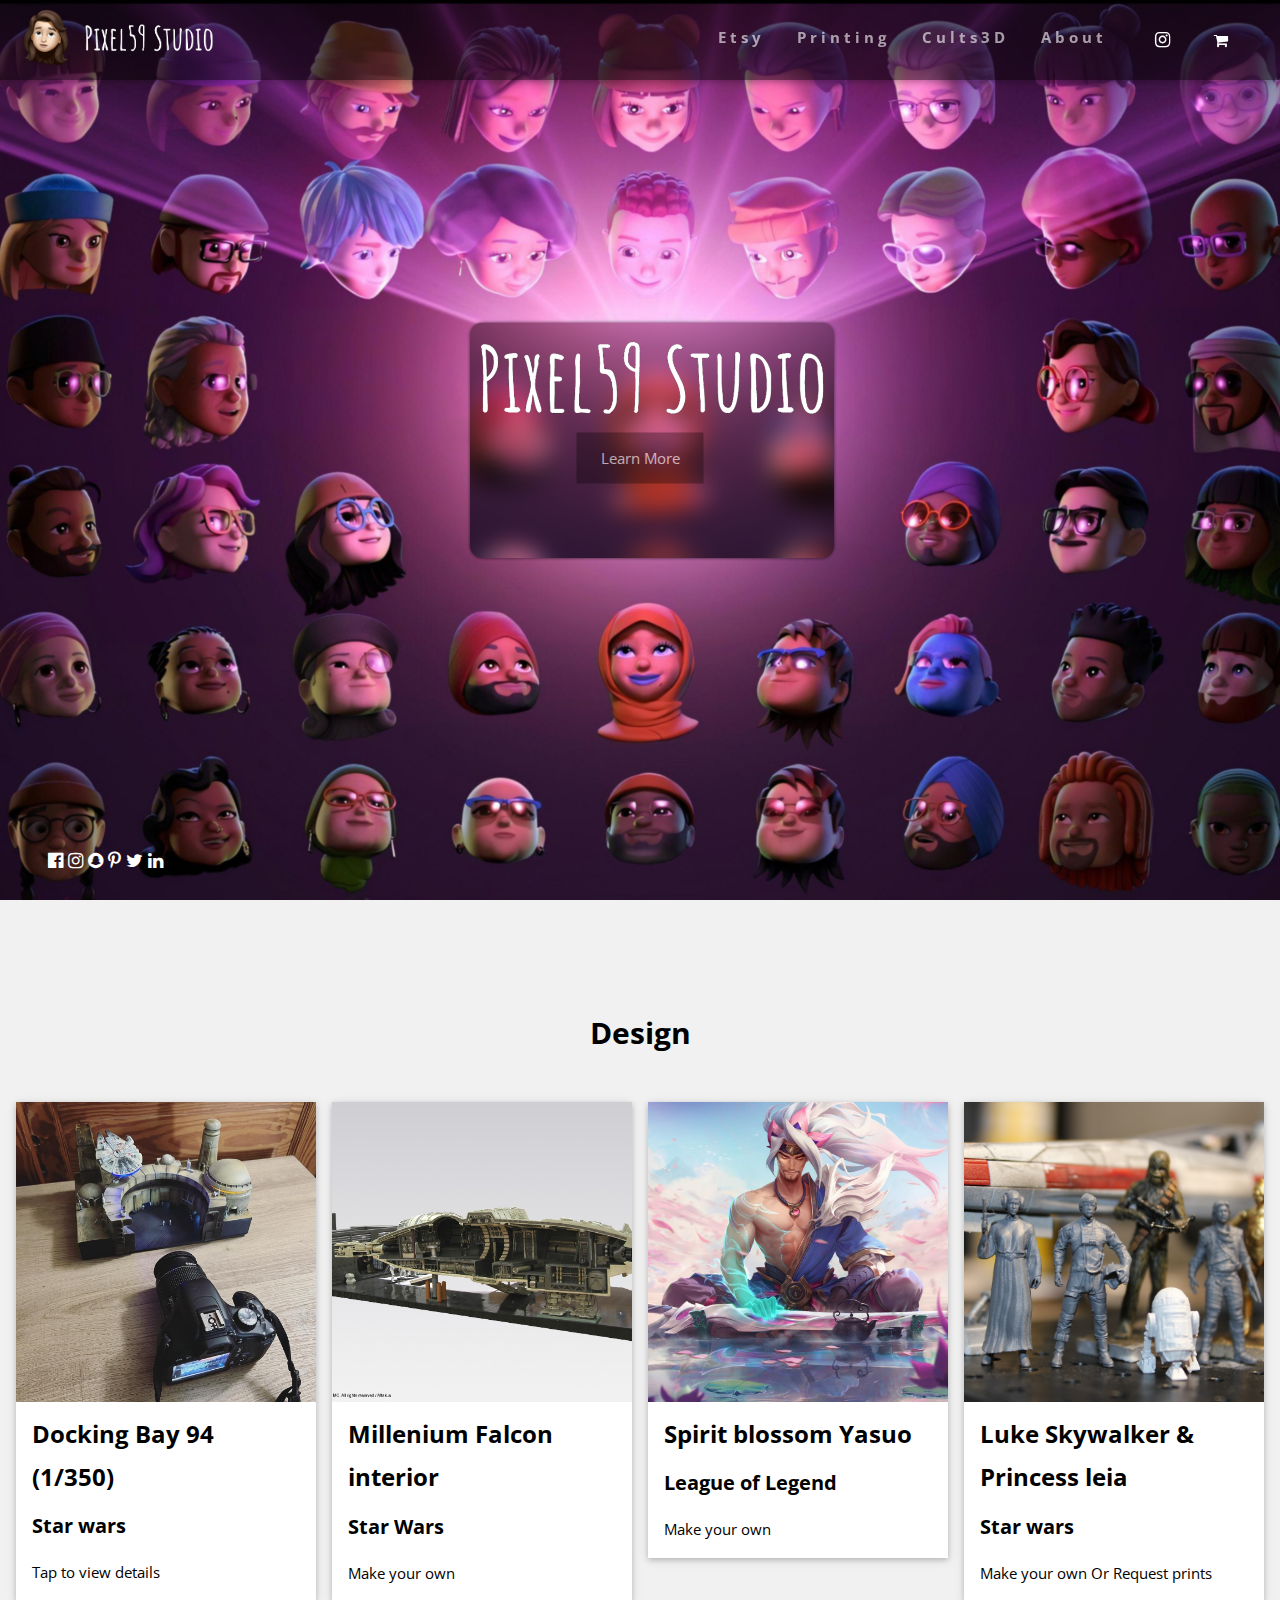
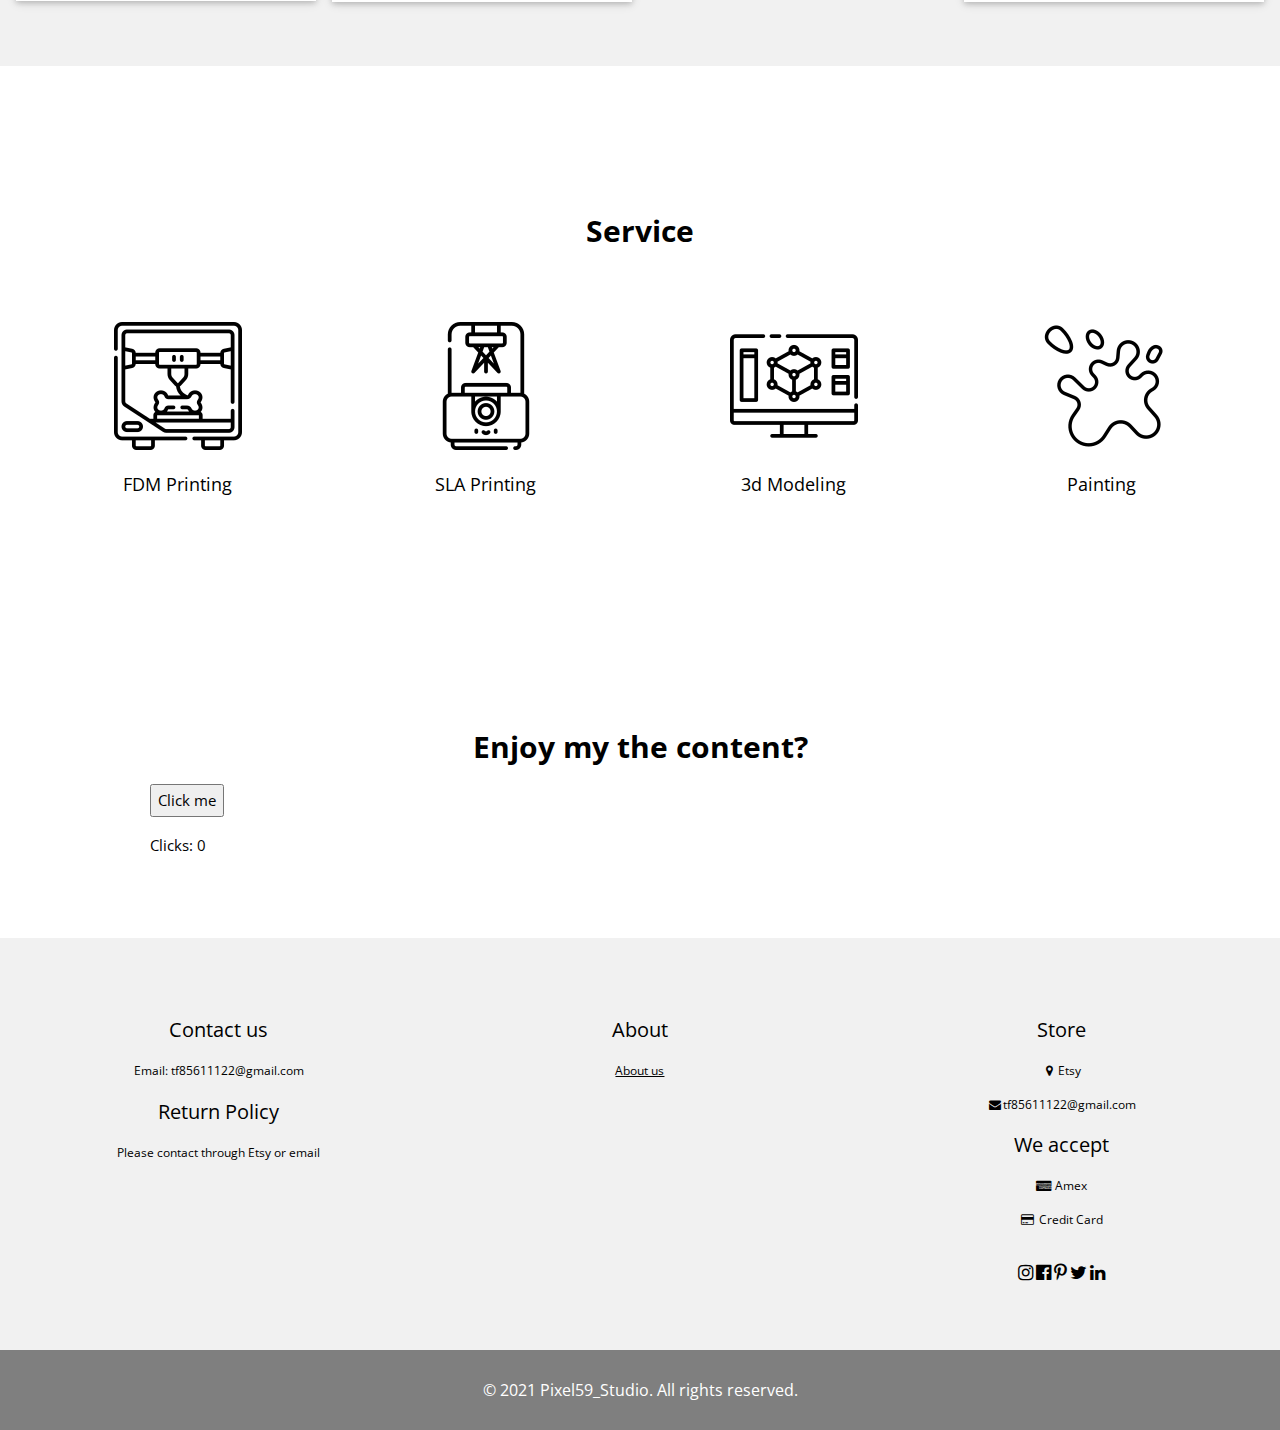
==== commit a47d40fd: "N/A" ====
--- a/index.html
+++ b/index.html
@@ -47,7 +47,7 @@
 </div>
 
 <!-- Header with full-height image -->
-<header class="bgimg-1 w3-display-container" id="home">
+<header class="bgimg-1 w3-display-container">
   <!--<div class="w3-display-left w3-text-white" style="padding:48px">
     <span class="w3-jumbo w3-hide-small">Pixel59Studio</span><br>
     <span class="w3-xxlarge w3-hide-large w3-hide-medium">Pixel59Studio</span><br>
@@ -144,6 +144,14 @@
       </div>
     </div>
   </div>
+<!-- Like Button-->
+<div class="w3-row-padding w3-padding-64 w3-container">
+  <div class="w3-content">
+      <h2 class="w3-center"><b>Enjoy my the content?</b></h2>
+      <button type="button" onClick="onClick()">Click me</button>
+      <p>Clicks: <a id="clicks">0</a></p>
+  </div>
+</div>
 <!-- End page content -->
 </div>
 
@@ -191,49 +199,15 @@
 
 
 
-
-
 <script>
-    var slideIndex = 1;
-    showSlides(slideIndex);
-    
-    function plusSlides(n) {
-      showSlides(slideIndex += n);
-    }
-    
-    function currentSlide(n) {
-      showSlides(slideIndex = n);
-    }
-    
-    function showSlides(n) {
-      var i;
-      var slides = document.getElementsByClassName("mySlides");
-      var dots = document.getElementsByClassName("dot");
-      if (n > slides.length) {slideIndex = 1}    
-      if (n < 1) {slideIndex = slides.length}
-      for (i = 0; i < slides.length; i++) {
-          slides[i].style.display = "none";  
-      }
-      for (i = 0; i < dots.length; i++) {
-          dots[i].className = dots[i].className.replace(" active", "");
-      }
-      slides[slideIndex-1].style.display = "block";  
-      dots[slideIndex-1].className += " active";
-    }
-  /* Set the width of the side navigation to 250px and the left margin of the page content to 250px */
-  function openNav() {
-    document.getElementById("mySidenav").style.width = "250px";
-    document.getElementById("main").style.marginLeft = "250px";
-  }
-  
-  /* Set the width of the side navigation to 0 and the left margin of the page content to 0 */
-  function closeNav() {
-    document.getElementById("mySidenav").style.width = "0";
-    document.getElementById("main").style.marginLeft = "0";
-  }
-  
-  /*google Map*/
-  </script>
+var clicks = 0;
+
+function onClick() {
+  clicks += 1;
+  document.getElementById("clicks").innerHTML = clicks;
+};
+
+</script>
 
 </body>
 </html>
--- a/Mainpage.css
+++ b/Mainpage.css
@@ -451,7 +451,3 @@
   line-height: 1.8;
 }
 
-.navbar
-{
-  background-color: black ;
-}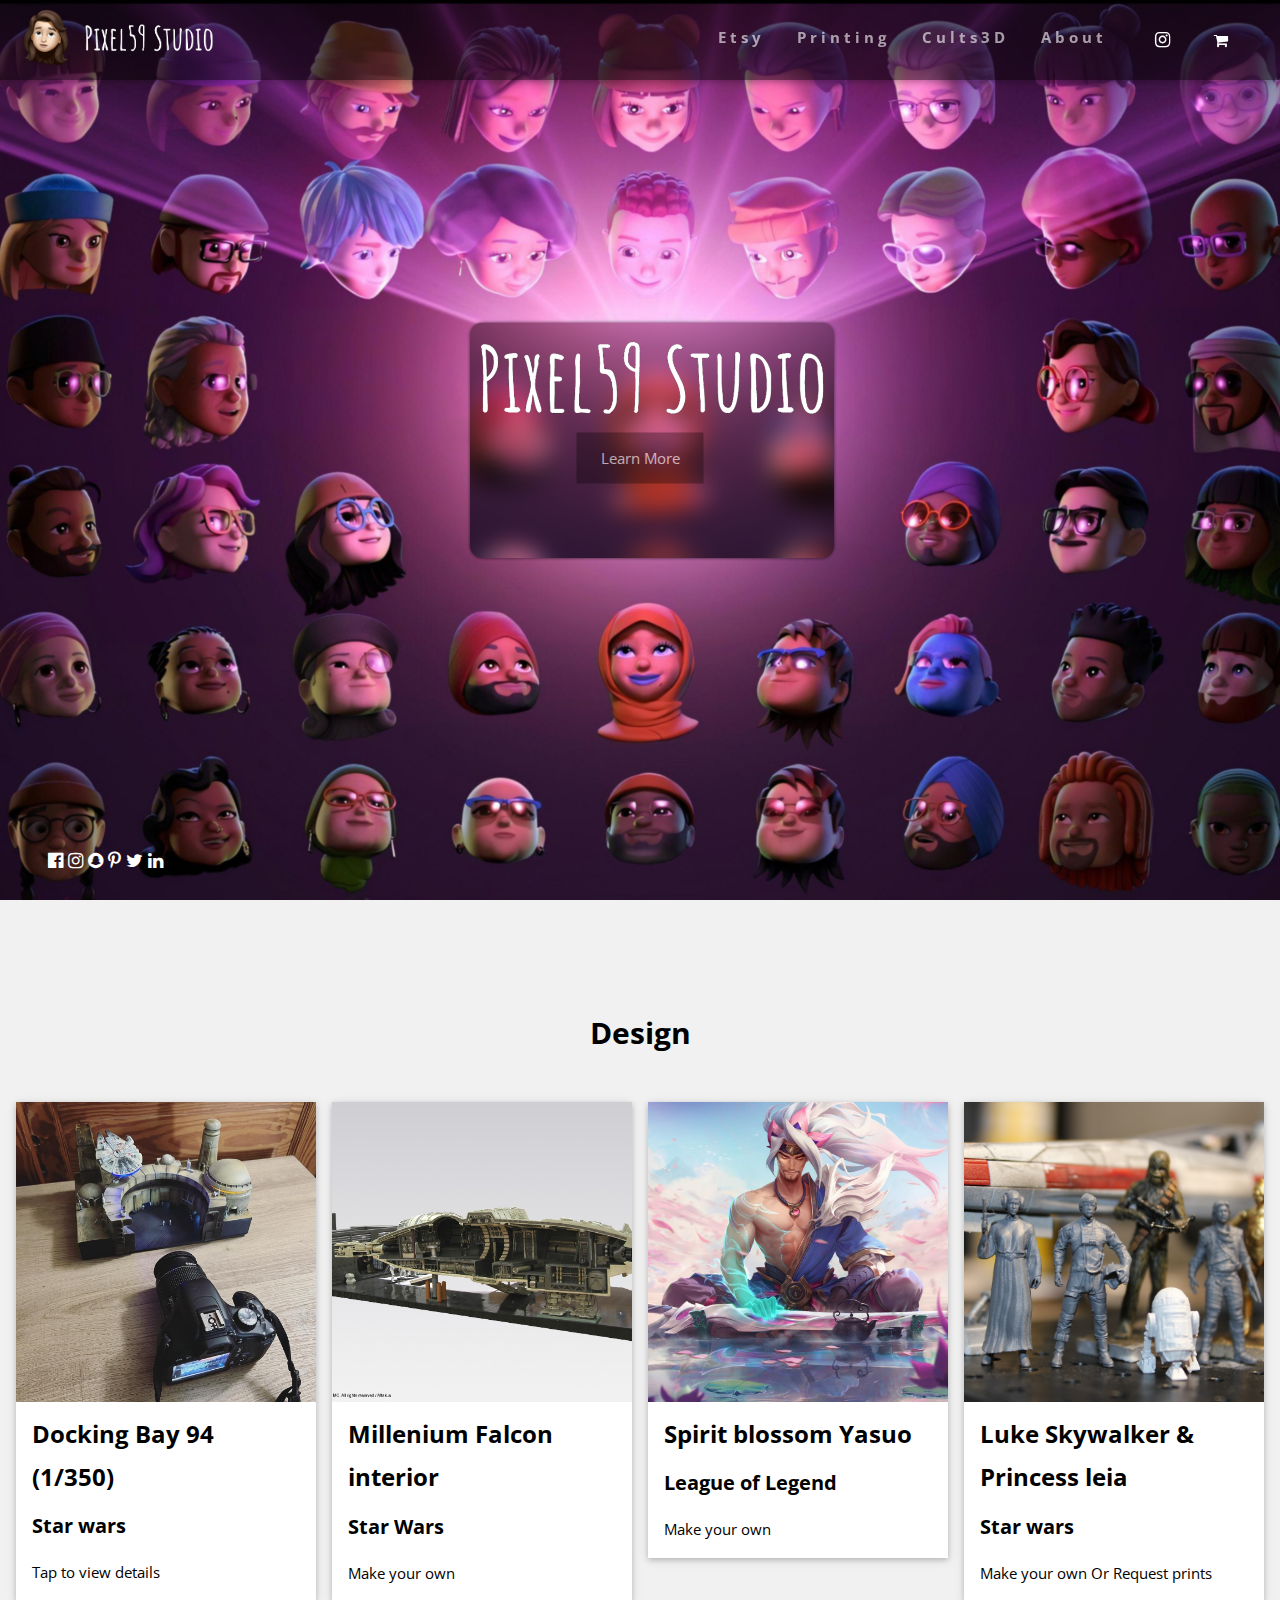
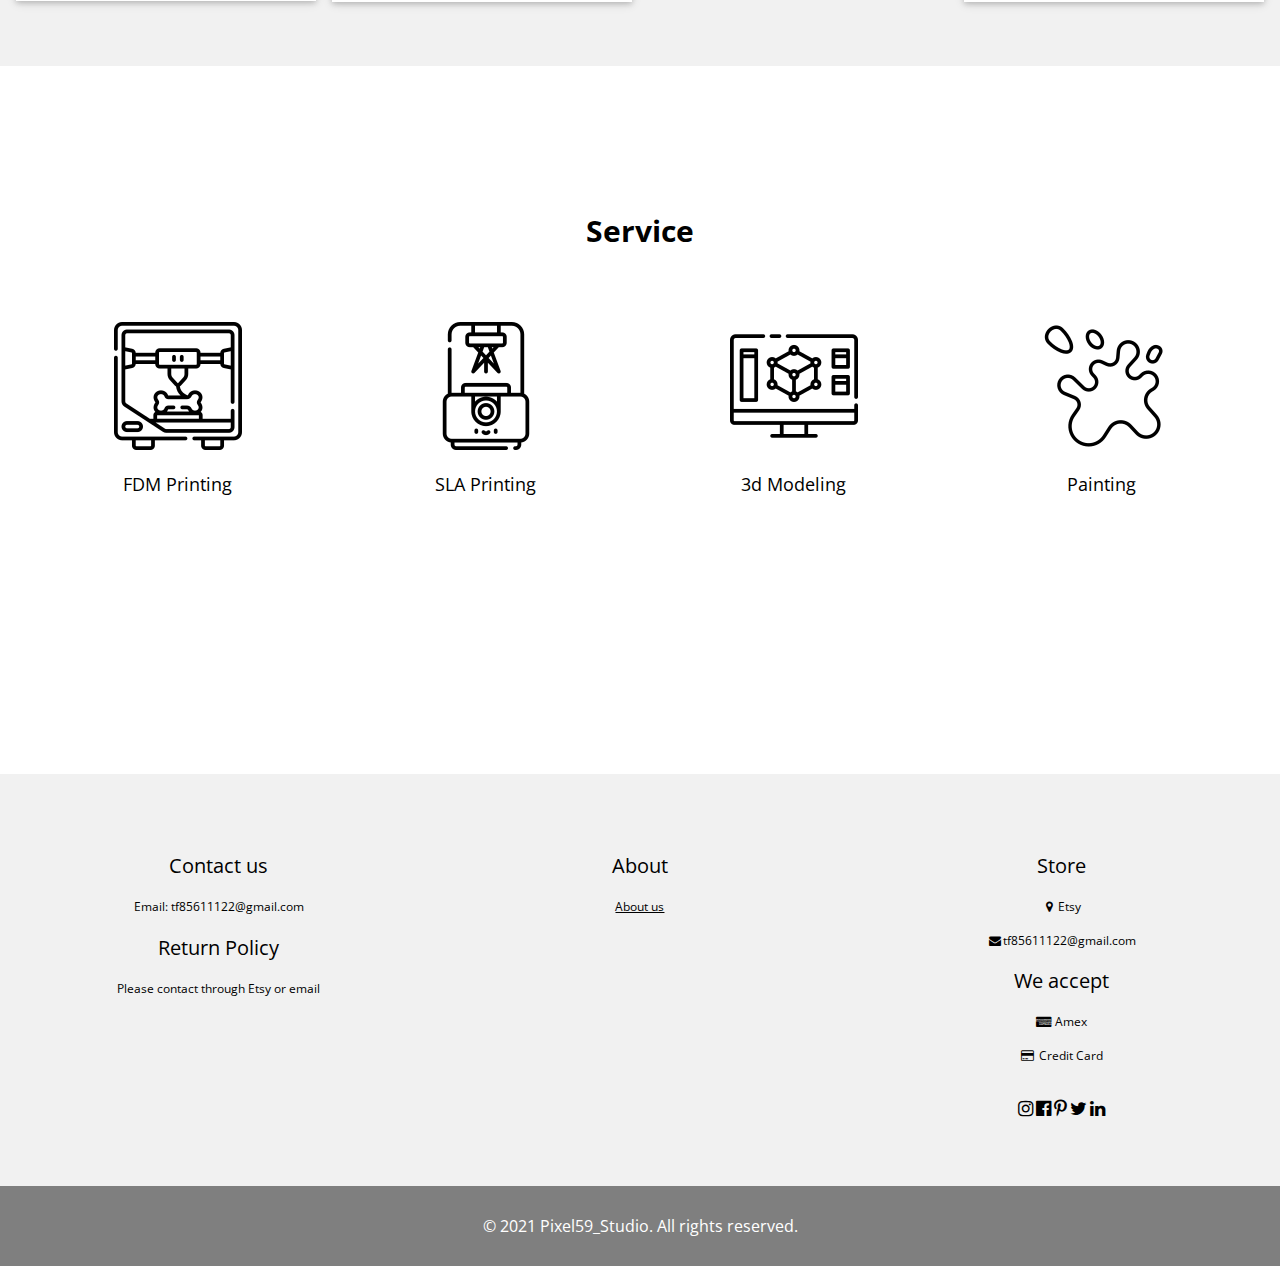
==== commit 96d67705: "Update index.html" ====
--- a/index.html
+++ b/index.html
@@ -147,9 +147,6 @@
 <!-- Like Button-->
 <div class="w3-row-padding w3-padding-64 w3-container">
   <div class="w3-content">
-      <h2 class="w3-center"><b>Enjoy my the content?</b></h2>
-      <button type="button" onClick="onClick()">Click me</button>
-      <p>Clicks: <a id="clicks">0</a></p>
   </div>
 </div>
 <!-- End page content -->
@@ -200,13 +197,6 @@
 
 
 <script>
-var clicks = 0;
-
-function onClick() {
-  clicks += 1;
-  document.getElementById("clicks").innerHTML = clicks;
-};
-
 </script>
 
 </body>
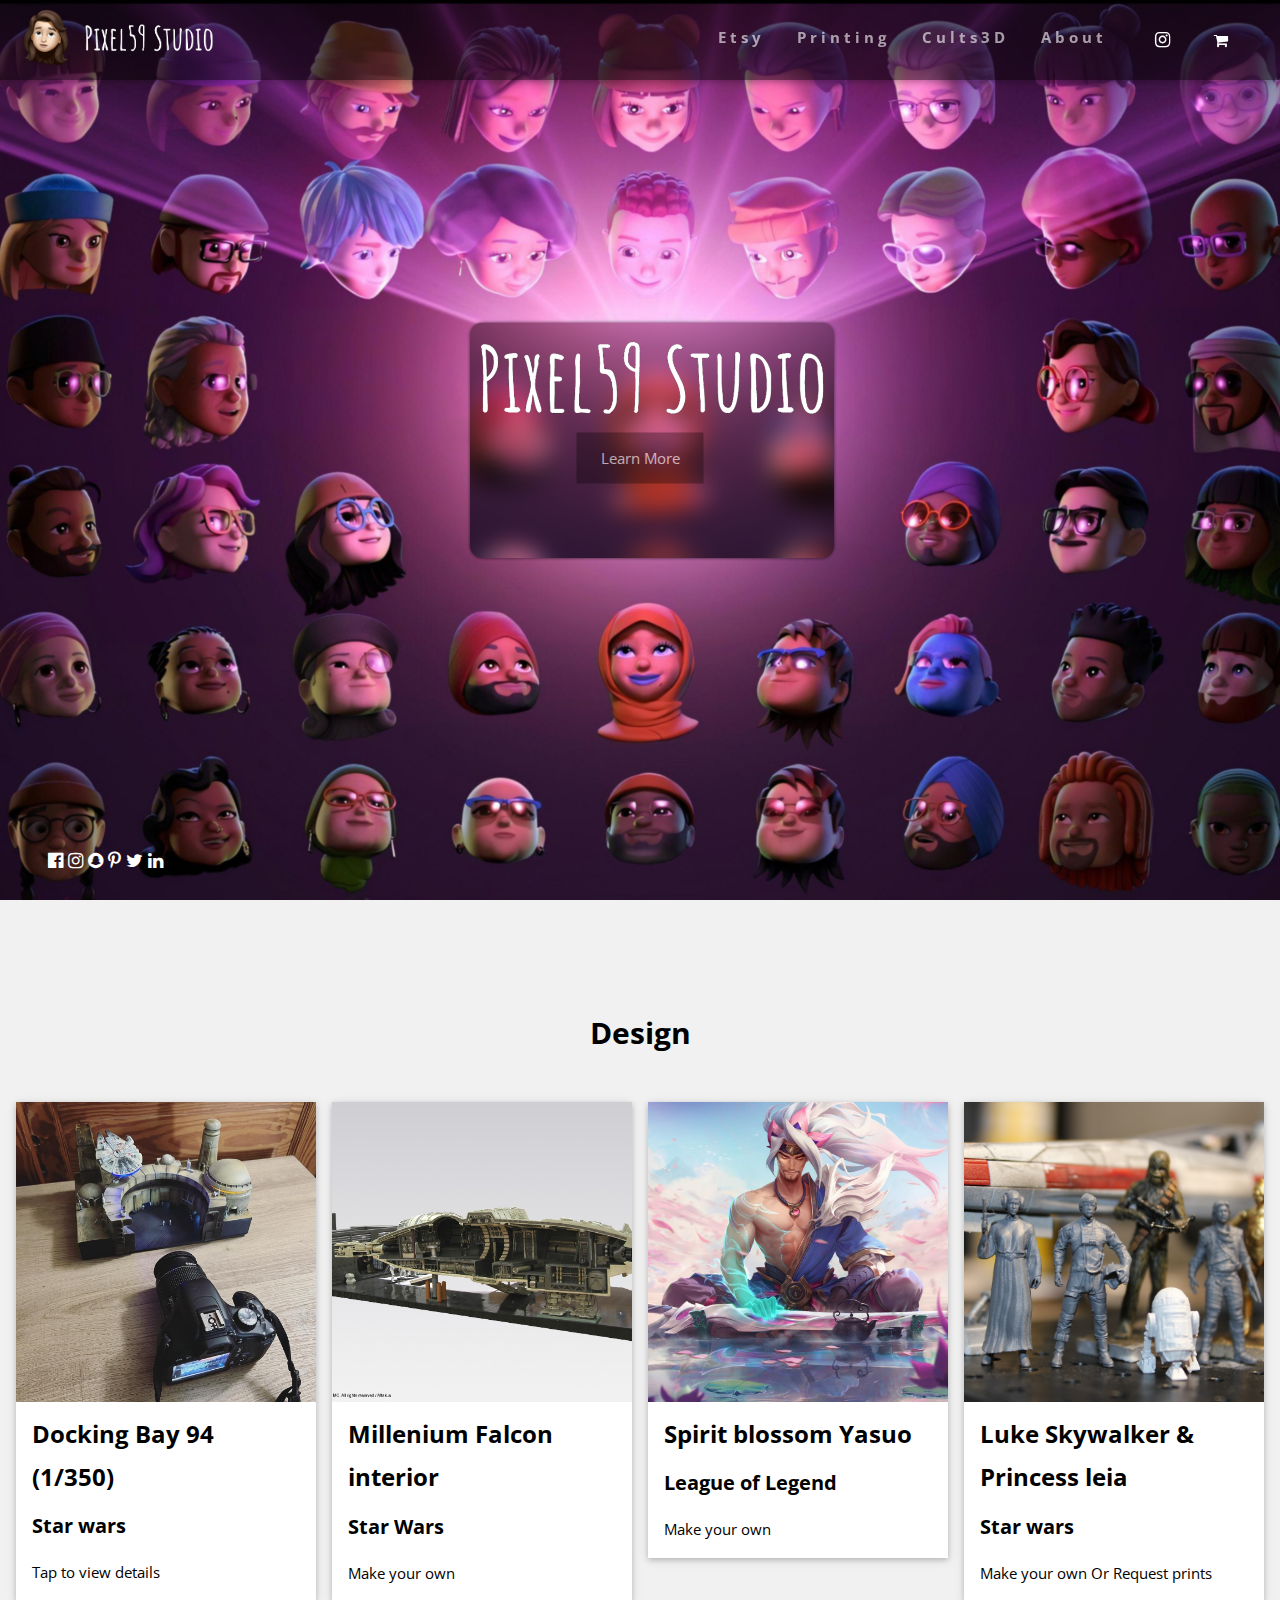
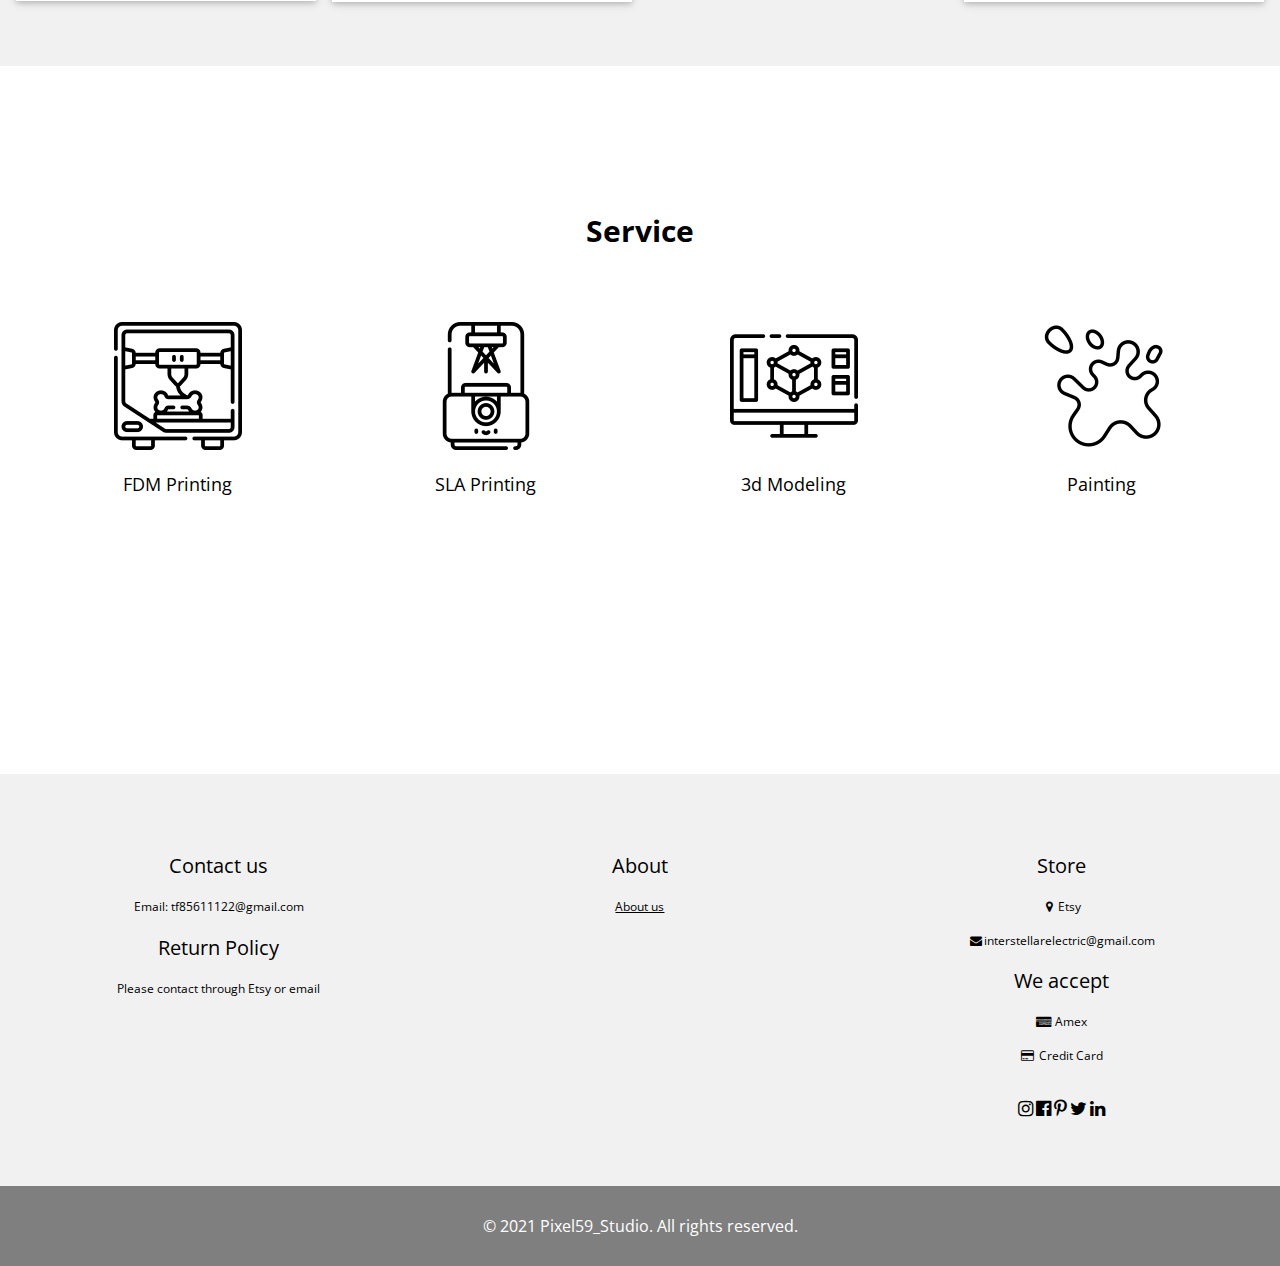
==== commit 32bef775: "Update index.html" ====
--- a/index.html
+++ b/index.html
@@ -170,7 +170,7 @@
       <div class="w3-col s4 ">
         <h4>Store</h4>
         <p><i class="fa fa-fw fa-map-marker"></i>Etsy</p>
-        <p><i class="fa fa-fw fa-envelope"></i>tf85611122@gmail.com</p>
+        <p><i class="fa fa-fw fa-envelope"></i>interstellarelectric@gmail.com</p>
         <h4>We accept</h4>
         <p><i class="fa fa-fw fa-cc-amex"></i> Amex</p>
         <p><i class="fa fa-fw fa-credit-card"></i> Credit Card</p>
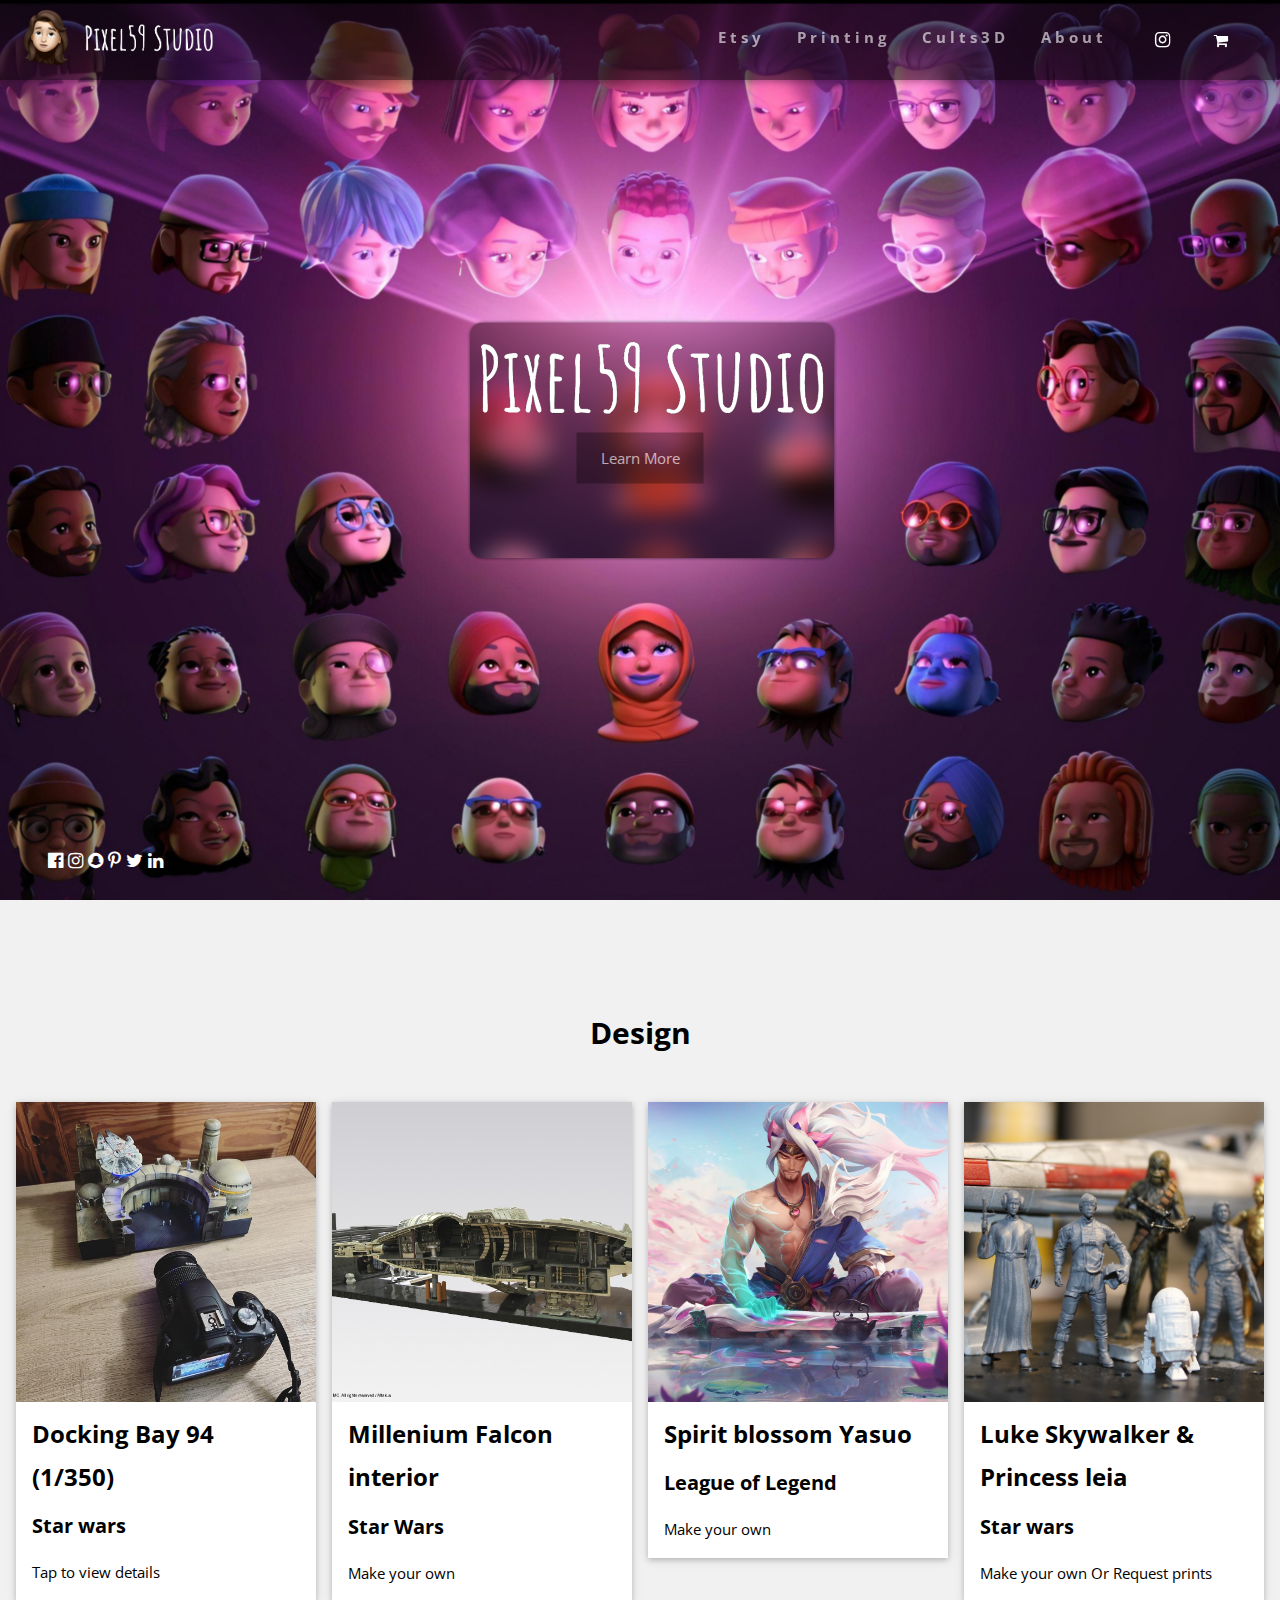
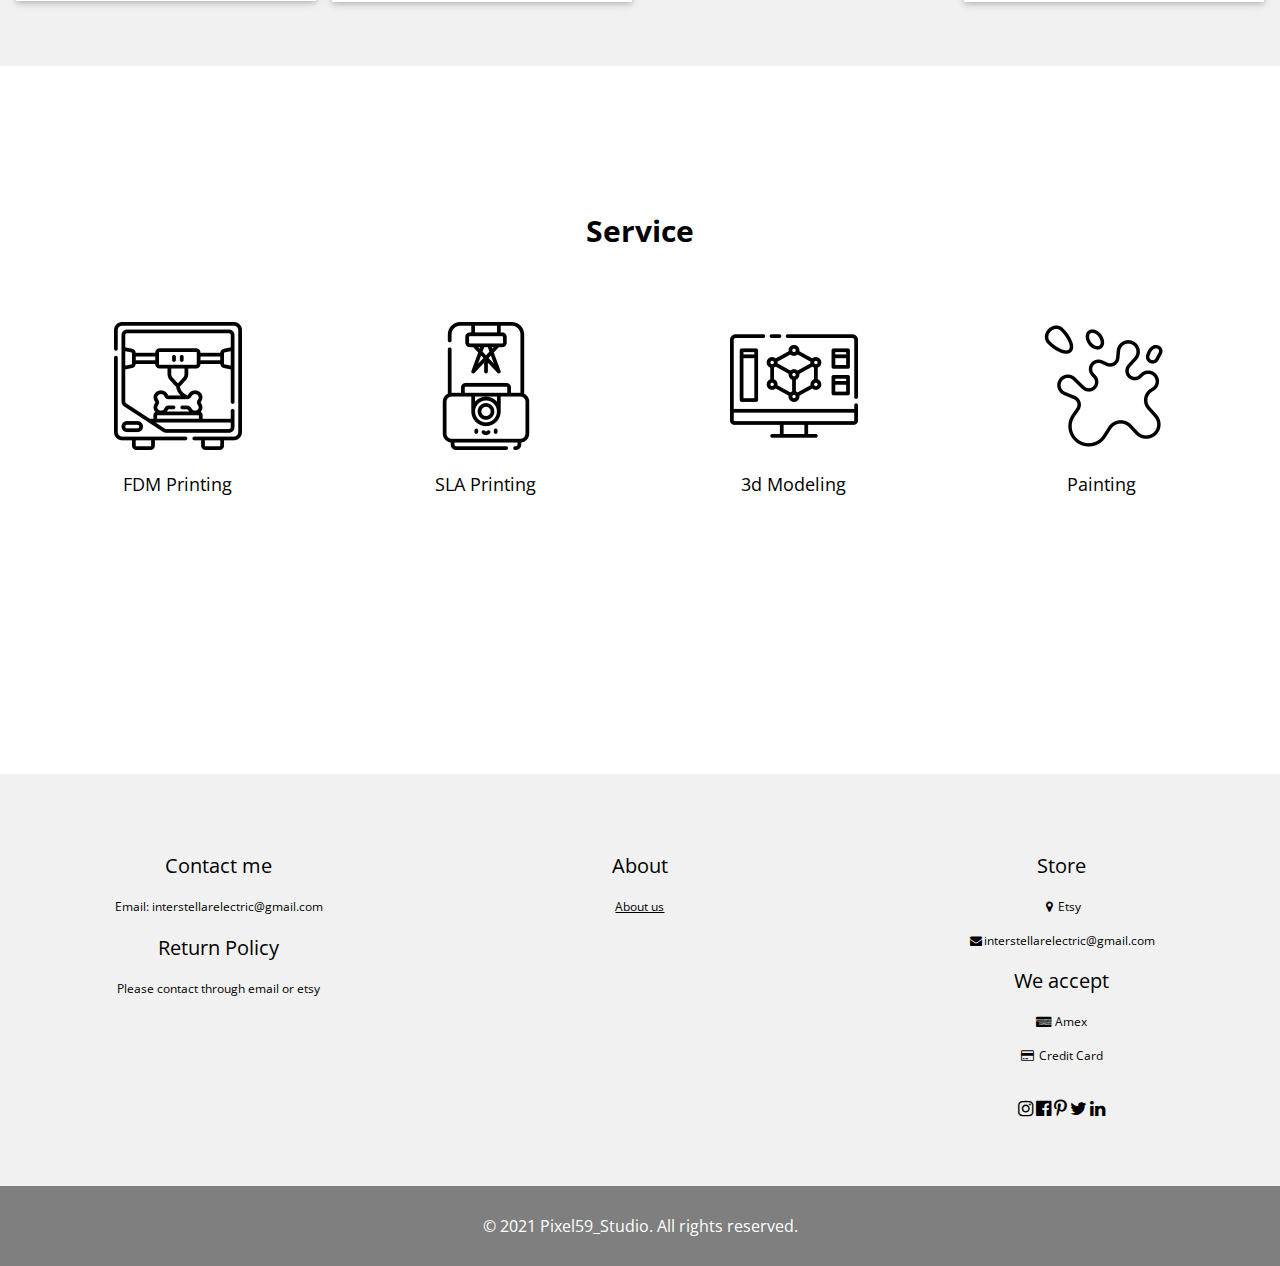
==== commit 453508c3: "Update and rename index.htm to index.html" ====
--- a/index.html
+++ b/index.html
@@ -156,10 +156,10 @@
 <footer class="w3-padding-64 w3-light-grey w3-small w3-center " id="footer">
     <div class="w3-row-padding ">
       <div class="w3-col s4" id="contact" >
-        <h4>Contact us</h4>
-        <p>Email: tf85611122@gmail.com</p>
+        <h4>Contact me</h4>
+        <p>Email: interstellarelectric@gmail.com</p>
         <h4>Return Policy</h4>
-        <p>Please contact through Etsy or email</p>
+        <p>Please contact through email or etsy</p>
       </div>
 
       <div class="w3-col s4">
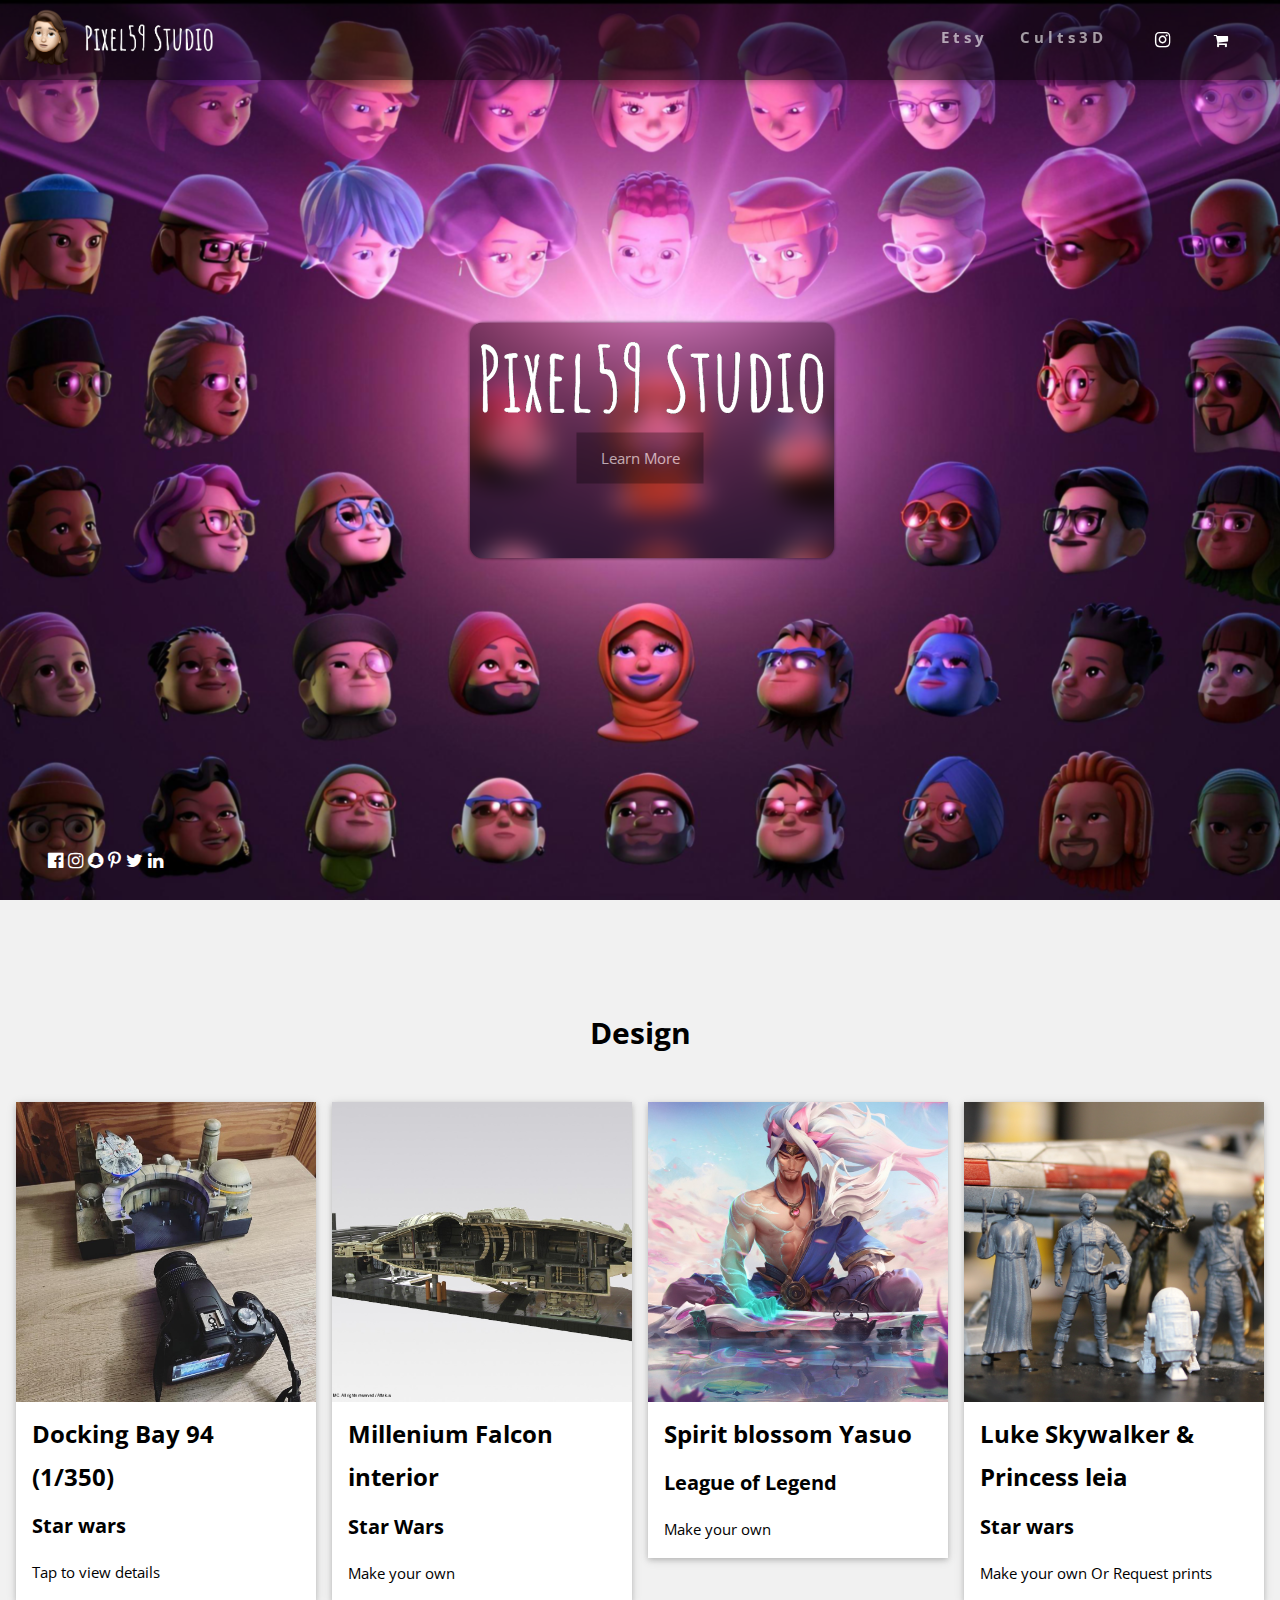
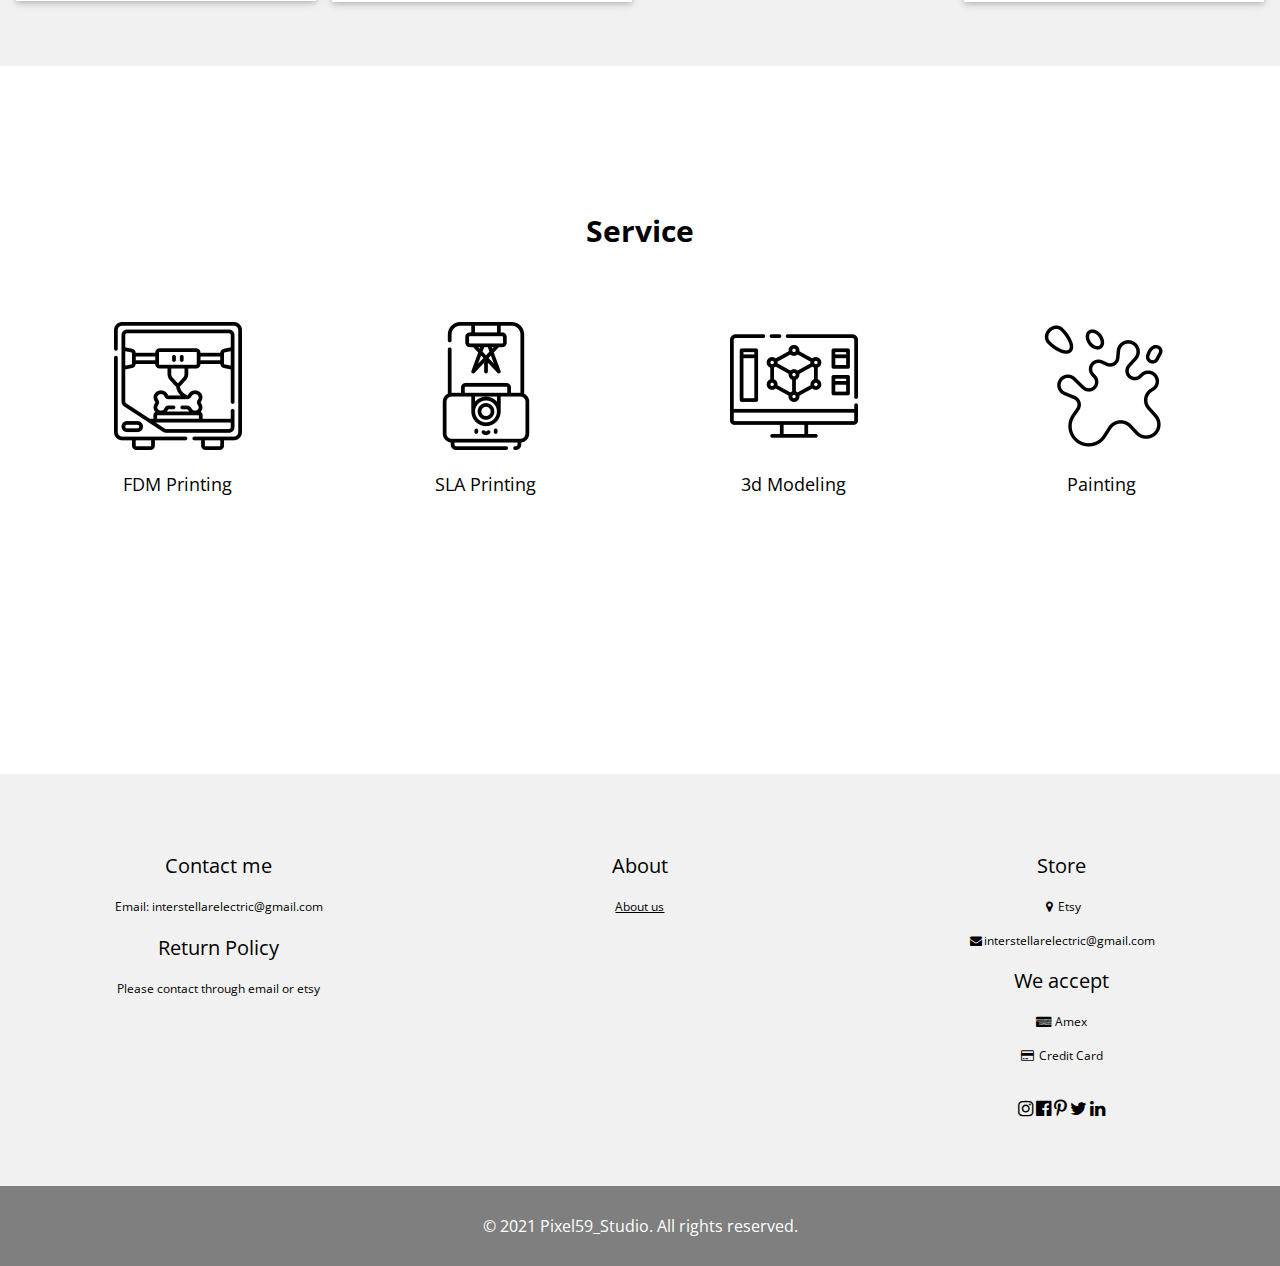
==== commit c700230f: "Update index.html" ====
--- a/index.html
+++ b/index.html
@@ -39,9 +39,9 @@
     <div class="w3-right w3-hide-medium w3-padding w3-hide-small">
       <!--<a href="#projects" class="w3-bar-item w3-button"><b>Projects</b></a> -->
       <a href="https://www.etsy.com/shop/Pixel59Studio?listing_id=834943410&ref=related#items" target="_blank" class="w3-bar-item w3-button w3-opacity"><b>Etsy</b></a>
-      <a href="service.html" class="w3-bar-item w3-button w3-opacity"><b>Printing</b></a>
+      <!-- <a href="service.html" class="w3-bar-item w3-button w3-opacity"><b>Printing</b></a> -->
       <a href="https://cults3d.com/en/users/LinksFan/creations" target="_blank" class="w3-bar-item w3-button w3-opacity"><b>Cults3D</b></a>
-      <a href="" class="w3-bar-item w3-button w3-opacity"><b>About</b></a>
+      <!--<a href="" class="w3-bar-item w3-button w3-opacity"><b>About</b></a> -->
     </div>
   </div>
 </div>
